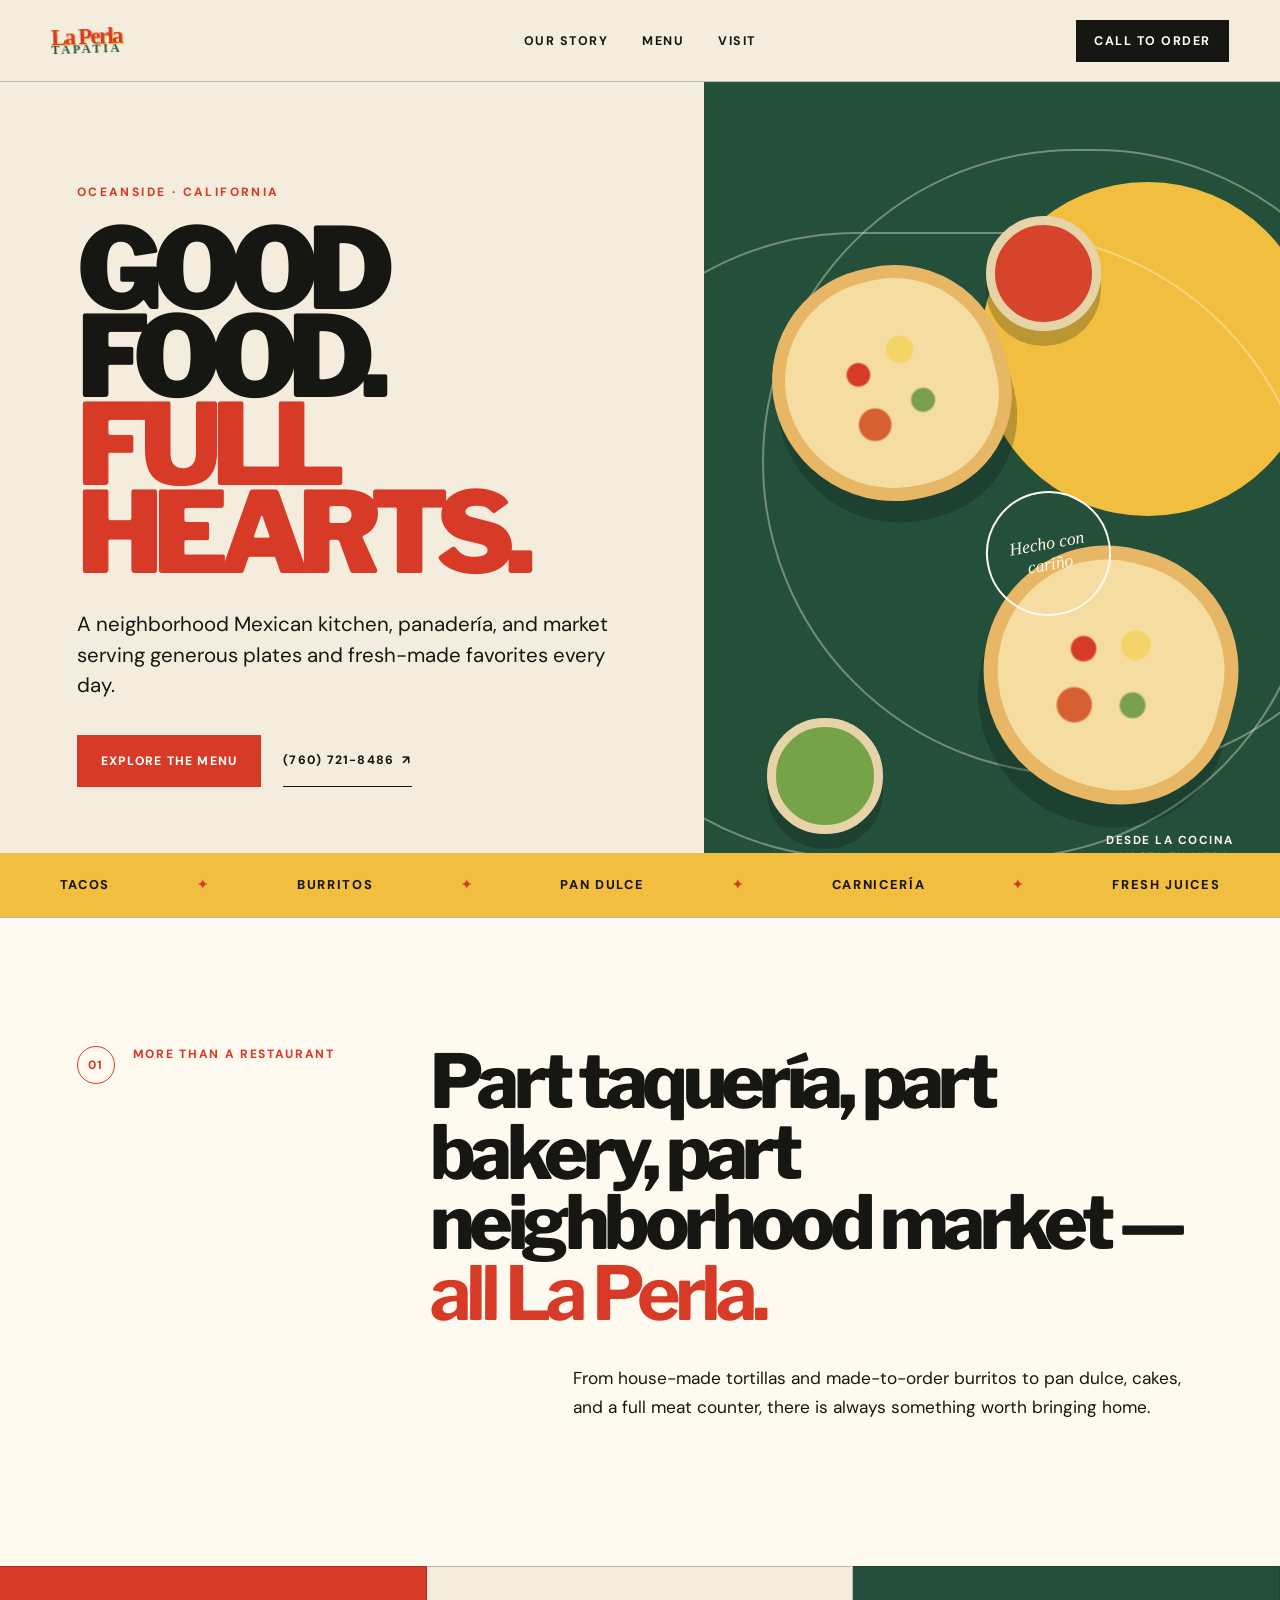
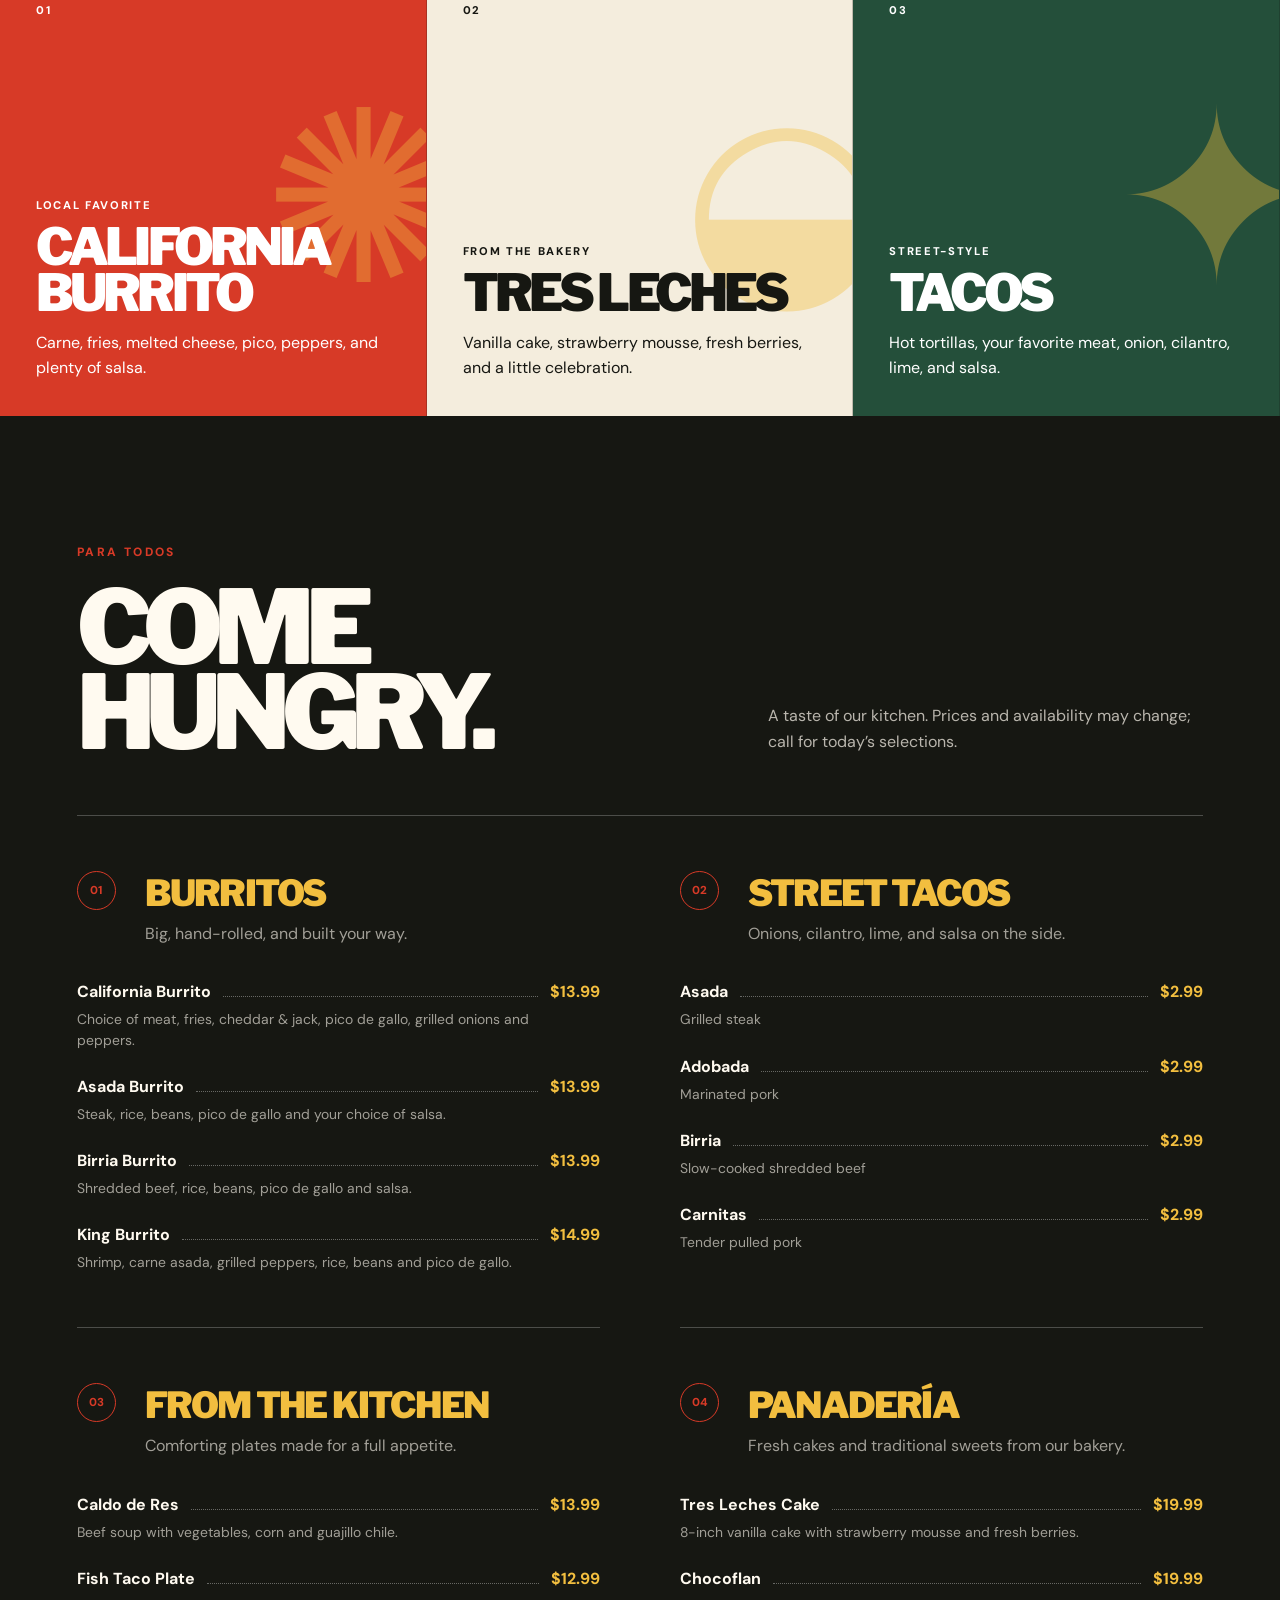
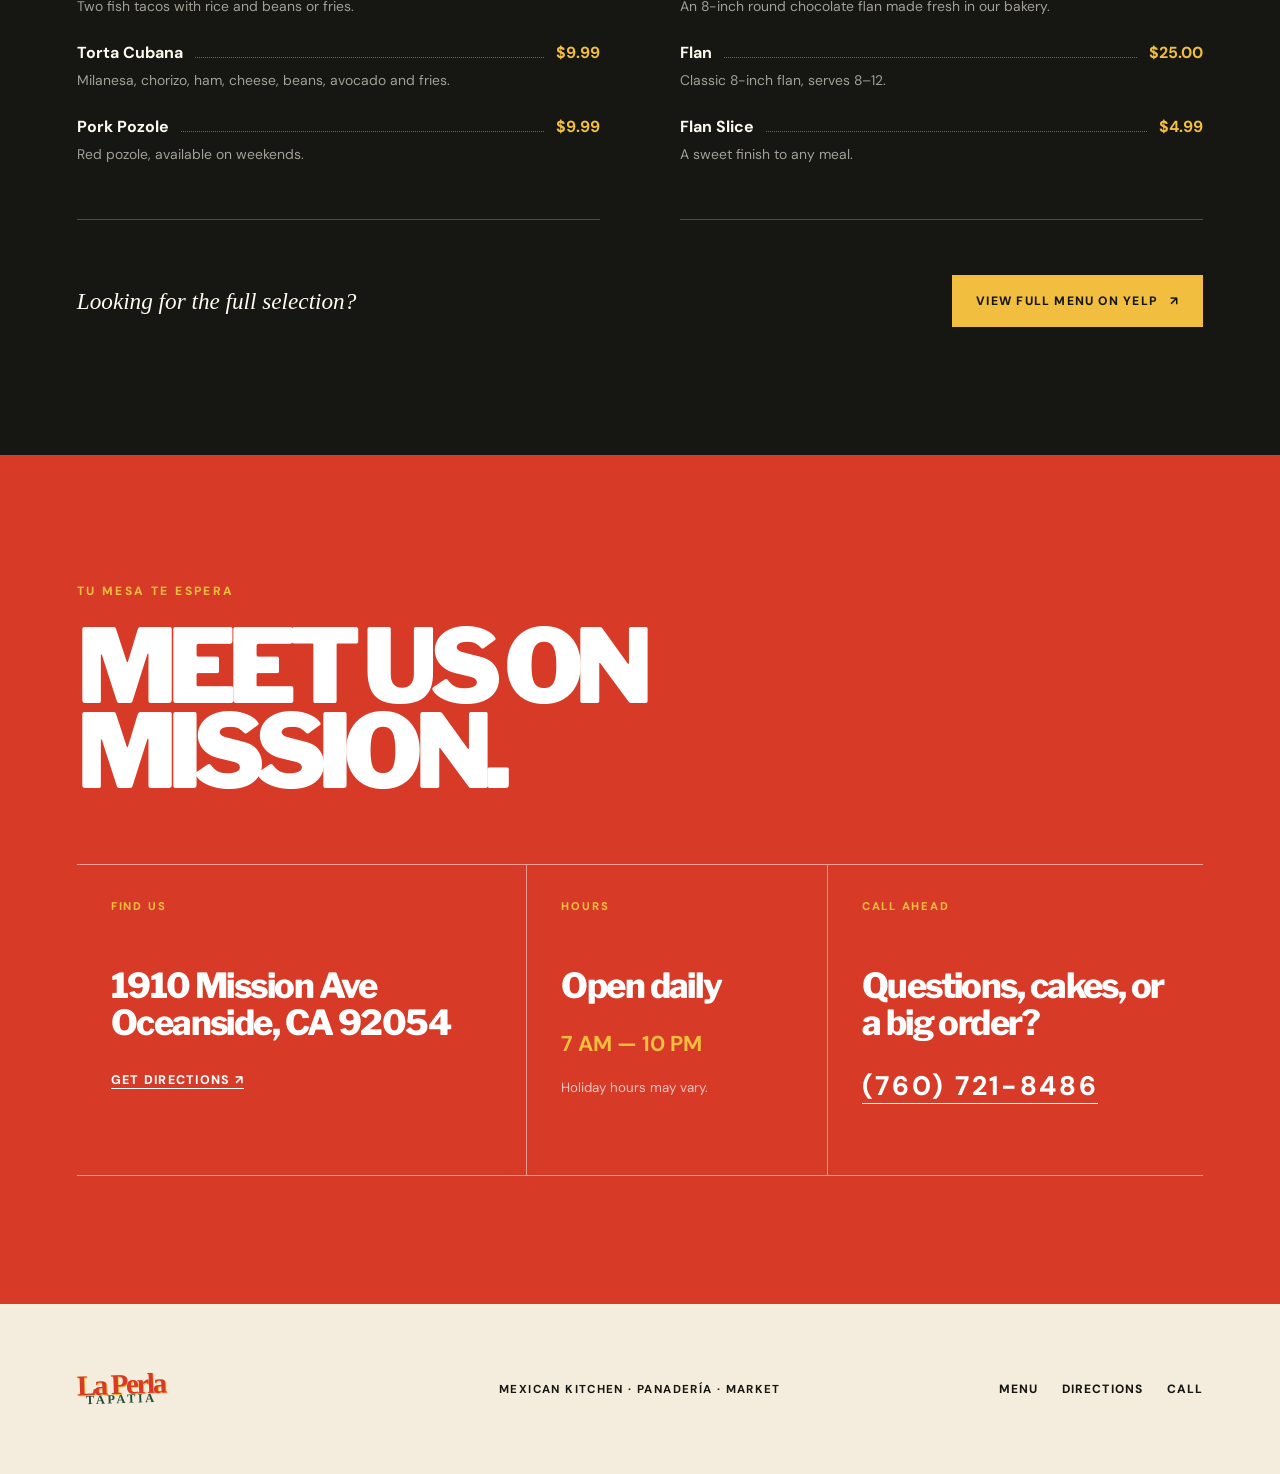
==== index.html @ 9bc9ff28 "Add files via upload" ====
<!doctype html>
<html lang="en">
<head>
  <meta charset="utf-8">
  <meta name="viewport" content="width=device-width, initial-scale=1">
  <title>La Perla Tapatia | Mexican Food in Oceanside</title>
  <meta name="description" content="La Perla Tapatia is an Oceanside Mexican kitchen, panadería, carnicería, and market serving tacos, burritos, fresh cakes, and more.">
  <meta property="og:title" content="La Perla Tapatia">
  <meta property="og:description" content="Mexican kitchen · Panadería · Market in Oceanside, California.">
  <meta property="og:image" content="/og.png">
  <meta name="twitter:card" content="summary_large_image">
  <link rel="preconnect" href="https://fonts.googleapis.com">
  <link rel="preconnect" href="https://fonts.gstatic.com" crossorigin>
  <link href="https://fonts.googleapis.com/css2?family=DM+Sans:wght@400;500;600;700&family=Libre+Franklin:wght@700;800;900&display=swap" rel="stylesheet">
  <link rel="stylesheet" href="styles.css">
</head>
<body>
  <main>
    <header class="site-header">
      <a class="brand" href="#top" aria-label="La Perla Tapatia home">
        <span class="brand-pearl">La Perla</span>
        <span class="brand-tapatia">Tapatia</span>
      </a>
      <nav aria-label="Main navigation">
        <a href="#story">Our story</a>
        <a href="#menu">Menu</a>
        <a href="#visit">Visit</a>
      </nav>
      <a class="header-call" href="tel:+17607218486">Call to order</a>
    </header>

    <section class="hero" id="top">
      <div class="hero-copy">
        <p class="eyebrow">Oceanside · California</p>
        <h1>Good food.<span>Full hearts.</span></h1>
        <p class="hero-lede">A neighborhood Mexican kitchen, panadería, and market serving generous plates and fresh-made favorites every day.</p>
        <div class="hero-actions">
          <a class="button button-primary" href="#menu">Explore the menu</a>
          <a class="button button-link" href="tel:+17607218486">(760) 721-8486 <span aria-hidden="true">↗</span></a>
        </div>
      </div>
      <div class="hero-art" aria-label="A colorful celebration of Mexican food">
        <div class="sun-disc"></div>
        <div class="tortilla tortilla-one"></div>
        <div class="tortilla tortilla-two"></div>
        <div class="salsa salsa-one"></div>
        <div class="salsa salsa-two"></div>
        <span class="hero-stamp">Hecho con cariño</span>
        <span class="hero-caption">Desde la cocina hasta tu mesa.</span>
      </div>
      <div class="hero-ribbon">
        <span>Tacos</span><i>✦</i><span>Burritos</span><i>✦</i>
        <span>Pan Dulce</span><i>✦</i><span>Carnicería</span><i>✦</i>
        <span>Fresh Juices</span>
      </div>
    </section>

    <section class="intro" id="story">
      <div class="intro-kicker"><span class="number">01</span><span>More than a restaurant</span></div>
      <div class="intro-copy">
        <p>Part taquería, part bakery, part neighborhood market — <strong>all La Perla.</strong></p>
        <p class="intro-detail">From house-made tortillas and made-to-order burritos to pan dulce, cakes, and a full meat counter, there is always something worth bringing home.</p>
      </div>
    </section>

    <section class="favorites">
      <article class="favorite-card card-red">
        <span class="card-number">01</span>
        <div><p class="card-label">Local favorite</p><h2>California Burrito</h2><p>Carne, fries, melted cheese, pico, peppers, and plenty of salsa.</p></div>
        <span class="card-mark" aria-hidden="true">✺</span>
      </article>
      <article class="favorite-card card-cream">
        <span class="card-number">02</span>
        <div><p class="card-label">From the bakery</p><h2>Tres Leches</h2><p>Vanilla cake, strawberry mousse, fresh berries, and a little celebration.</p></div>
        <span class="card-mark" aria-hidden="true">◒</span>
      </article>
      <article class="favorite-card card-green">
        <span class="card-number">03</span>
        <div><p class="card-label">Street-style</p><h2>Tacos</h2><p>Hot tortillas, your favorite meat, onion, cilantro, lime, and salsa.</p></div>
        <span class="card-mark" aria-hidden="true">✦</span>
      </article>
    </section>

    <section class="menu-section" id="menu">
      <div class="section-heading">
        <div><p class="eyebrow">Para todos</p><h2>Come hungry.</h2></div>
        <p>A taste of our kitchen. Prices and availability may change; call for today’s selections.</p>
      </div>
      <div class="menu-grid">
        <article class="menu-group">
          <div class="menu-title"><span>01</span><div><h3>Burritos</h3><p>Big, hand-rolled, and built your way.</p></div></div>
          <div class="menu-items">
            <div class="menu-item"><div class="item-line"><h4>California Burrito</h4><span>$13.99</span></div><p>Choice of meat, fries, cheddar &amp; jack, pico de gallo, grilled onions and peppers.</p></div>
            <div class="menu-item"><div class="item-line"><h4>Asada Burrito</h4><span>$13.99</span></div><p>Steak, rice, beans, pico de gallo and your choice of salsa.</p></div>
            <div class="menu-item"><div class="item-line"><h4>Birria Burrito</h4><span>$13.99</span></div><p>Shredded beef, rice, beans, pico de gallo and salsa.</p></div>
            <div class="menu-item"><div class="item-line"><h4>King Burrito</h4><span>$14.99</span></div><p>Shrimp, carne asada, grilled peppers, rice, beans and pico de gallo.</p></div>
          </div>
        </article>
        <article class="menu-group">
          <div class="menu-title"><span>02</span><div><h3>Street Tacos</h3><p>Onions, cilantro, lime, and salsa on the side.</p></div></div>
          <div class="menu-items">
            <div class="menu-item"><div class="item-line"><h4>Asada</h4><span>$2.99</span></div><p>Grilled steak</p></div>
            <div class="menu-item"><div class="item-line"><h4>Adobada</h4><span>$2.99</span></div><p>Marinated pork</p></div>
            <div class="menu-item"><div class="item-line"><h4>Birria</h4><span>$2.99</span></div><p>Slow-cooked shredded beef</p></div>
            <div class="menu-item"><div class="item-line"><h4>Carnitas</h4><span>$2.99</span></div><p>Tender pulled pork</p></div>
          </div>
        </article>
        <article class="menu-group">
          <div class="menu-title"><span>03</span><div><h3>From the Kitchen</h3><p>Comforting plates made for a full appetite.</p></div></div>
          <div class="menu-items">
            <div class="menu-item"><div class="item-line"><h4>Caldo de Res</h4><span>$13.99</span></div><p>Beef soup with vegetables, corn and guajillo chile.</p></div>
            <div class="menu-item"><div class="item-line"><h4>Fish Taco Plate</h4><span>$12.99</span></div><p>Two fish tacos with rice and beans or fries.</p></div>
            <div class="menu-item"><div class="item-line"><h4>Torta Cubana</h4><span>$9.99</span></div><p>Milanesa, chorizo, ham, cheese, beans, avocado and fries.</p></div>
            <div class="menu-item"><div class="item-line"><h4>Pork Pozole</h4><span>$9.99</span></div><p>Red pozole, available on weekends.</p></div>
          </div>
        </article>
        <article class="menu-group">
          <div class="menu-title"><span>04</span><div><h3>Panadería</h3><p>Fresh cakes and traditional sweets from our bakery.</p></div></div>
          <div class="menu-items">
            <div class="menu-item"><div class="item-line"><h4>Tres Leches Cake</h4><span>$19.99</span></div><p>8-inch vanilla cake with strawberry mousse and fresh berries.</p></div>
            <div class="menu-item"><div class="item-line"><h4>Chocoflan</h4><span>$19.99</span></div><p>An 8-inch round chocolate flan made fresh in our bakery.</p></div>
            <div class="menu-item"><div class="item-line"><h4>Flan</h4><span>$25.00</span></div><p>Classic 8-inch flan, serves 8–12.</p></div>
            <div class="menu-item"><div class="item-line"><h4>Flan Slice</h4><span>$4.99</span></div><p>A sweet finish to any meal.</p></div>
          </div>
        </article>
      </div>
      <div class="menu-footer">
        <p>Looking for the full selection?</p>
        <a class="button button-dark" href="https://www.yelp.com/menu/la-perla-tapatia-oceanside-2" target="_blank" rel="noreferrer">View full menu on Yelp <span aria-hidden="true">↗</span></a>
      </div>
    </section>

    <section class="visit-section" id="visit">
      <div class="visit-top"><p class="eyebrow">Tu mesa te espera</p><h2>Meet us on Mission.</h2></div>
      <div class="visit-grid">
        <div class="visit-panel visit-address">
          <span class="panel-label">Find us</span>
          <address>1910 Mission Ave<br>Oceanside, CA 92054</address>
          <a href="https://www.google.com/maps/search/?api=1&amp;query=1910+Mission+Ave+Oceanside+CA+92054" target="_blank" rel="noreferrer">Get directions <span aria-hidden="true">↗</span></a>
        </div>
        <div class="visit-panel visit-hours">
          <span class="panel-label">Hours</span><p>Open daily</p><strong>7 AM — 10 PM</strong><small>Holiday hours may vary.</small>
        </div>
        <div class="visit-panel visit-phone">
          <span class="panel-label">Call ahead</span><p>Questions, cakes, or a big order?</p><a href="tel:+17607218486">(760) 721-8486</a>
        </div>
      </div>
    </section>

    <footer>
      <a class="brand footer-brand" href="#top"><span class="brand-pearl">La Perla</span><span class="brand-tapatia">Tapatia</span></a>
      <p>Mexican kitchen · Panadería · Market</p>
      <div class="footer-links">
        <a href="#menu">Menu</a>
        <a href="https://www.google.com/maps/search/?api=1&amp;query=1910+Mission+Ave+Oceanside+CA+92054" target="_blank" rel="noreferrer">Directions</a>
        <a href="tel:+17607218486">Call</a>
      </div>
    </footer>
  </main>
</body>
</html>
---- styles.css ----
:root {
  --font-display: "Libre Franklin";
  --font-body: "DM Sans";
  --ink: #161712;
  --cream: #f4eddd;
  --paper: #fffaf0;
  --red: #d73a27;
  --red-dark: #a8291d;
  --green: #244f3a;
  --green-bright: #4d7c48;
  --yellow: #f2be3f;
  --line: rgba(22, 23, 18, 0.24);
}

* {
  box-sizing: border-box;
}

html {
  scroll-behavior: smooth;
}

body {
  margin: 0;
  background: var(--cream);
  color: var(--ink);
  font-family: var(--font-body), Arial, sans-serif;
}

a {
  color: inherit;
  text-decoration: none;
}

.site-header {
  position: sticky;
  top: 0;
  z-index: 20;
  display: grid;
  grid-template-columns: 1fr auto 1fr;
  align-items: center;
  min-height: 82px;
  padding: 10px clamp(20px, 4vw, 64px);
  border-bottom: 1px solid var(--line);
  background: rgba(244, 237, 221, 0.94);
  backdrop-filter: blur(16px);
}

.brand {
  display: inline-flex;
  width: fit-content;
  flex-direction: column;
  align-items: center;
  font-family: Georgia, "Times New Roman", serif;
  line-height: 0.78;
  transform: rotate(-2deg);
}

.brand-pearl {
  color: var(--red);
  font-size: 1.45rem;
  font-weight: 900;
  letter-spacing: -0.08em;
  text-shadow: 1px 1px 0 var(--yellow);
}

.brand-tapatia {
  color: var(--green);
  font-size: 0.78rem;
  font-weight: 800;
  letter-spacing: 0.2em;
  text-transform: uppercase;
}

nav {
  display: flex;
  align-items: center;
  gap: 34px;
}

nav a,
.header-call {
  font-size: 0.78rem;
  font-weight: 700;
  letter-spacing: 0.12em;
  text-transform: uppercase;
}

nav a {
  position: relative;
}

nav a::after {
  position: absolute;
  right: 0;
  bottom: -7px;
  left: 0;
  height: 2px;
  background: var(--red);
  content: "";
  transform: scaleX(0);
  transition: transform 180ms ease;
}

nav a:hover::after,
nav a:focus-visible::after {
  transform: scaleX(1);
}

.header-call {
  justify-self: end;
  padding: 13px 18px;
  background: var(--ink);
  color: white;
}

.hero {
  position: relative;
  display: grid;
  grid-template-columns: minmax(0, 1.1fr) minmax(380px, 0.9fr);
  min-height: calc(100vh - 82px);
  overflow: hidden;
  border-bottom: 1px solid var(--line);
}

.hero-copy {
  display: flex;
  flex-direction: column;
  justify-content: center;
  padding: clamp(62px, 8vw, 120px) clamp(24px, 6vw, 94px) 130px;
}

.eyebrow {
  margin: 0 0 25px;
  color: var(--red);
  font-size: 0.75rem;
  font-weight: 800;
  letter-spacing: 0.2em;
  text-transform: uppercase;
}

h1,
h2,
h3,
h4,
p {
  margin-top: 0;
}

h1 {
  max-width: 750px;
  margin-bottom: 32px;
  font-family: var(--font-display), Arial, sans-serif;
  font-size: clamp(4.2rem, 8.8vw, 9.4rem);
  font-weight: 900;
  letter-spacing: -0.09em;
  line-height: 0.78;
  text-transform: uppercase;
}

h1 span {
  display: block;
  color: var(--red);
}

.hero-lede {
  max-width: 570px;
  margin-bottom: 34px;
  font-size: clamp(1.05rem, 1.6vw, 1.35rem);
  line-height: 1.5;
}

.hero-actions {
  display: flex;
  flex-wrap: wrap;
  align-items: center;
  gap: 22px;
}

.button {
  display: inline-flex;
  align-items: center;
  justify-content: center;
  min-height: 52px;
  padding: 0 24px;
  font-size: 0.76rem;
  font-weight: 800;
  letter-spacing: 0.1em;
  text-transform: uppercase;
  transition: transform 160ms ease, background 160ms ease;
}

.button:hover {
  transform: translateY(-2px);
}

.button-primary {
  background: var(--red);
  color: white;
}

.button-primary:hover {
  background: var(--red-dark);
}

.button-link {
  gap: 8px;
  padding-right: 0;
  padding-left: 0;
  border-bottom: 1px solid var(--ink);
}

.hero-art {
  position: relative;
  min-height: 620px;
  overflow: hidden;
  background: var(--green);
  isolation: isolate;
}

.hero-art::before,
.hero-art::after {
  position: absolute;
  border: 2px solid rgba(255, 250, 240, 0.36);
  border-radius: 999px;
  content: "";
}

.hero-art::before {
  inset: 8% -22% 17% 10%;
}

.hero-art::after {
  inset: 18% -6% 7% -28%;
}

.sun-disc {
  position: absolute;
  top: 12%;
  right: -6%;
  width: 58%;
  aspect-ratio: 1;
  border-radius: 50%;
  background: var(--yellow);
}

.tortilla {
  position: absolute;
  z-index: 2;
  width: 41%;
  aspect-ratio: 1;
  border: 13px solid #e8b765;
  border-radius: 50% 50% 46% 54%;
  background:
    radial-gradient(circle at 36% 42%, var(--red) 0 6%, transparent 7%),
    radial-gradient(circle at 58% 35%, #f4d467 0 7%, transparent 8%),
    radial-gradient(circle at 63% 61%, #79a04d 0 6%, transparent 7%),
    radial-gradient(circle at 38% 67%, #d85f31 0 8%, transparent 9%),
    #f5dca1;
  box-shadow: 0 22px 0 rgba(11, 24, 17, 0.25);
}

.tortilla-one {
  top: 22%;
  left: 12%;
  transform: rotate(-14deg);
}

.tortilla-two {
  right: 9%;
  bottom: 15%;
  transform: rotate(14deg) scale(1.08);
}

.salsa {
  position: absolute;
  z-index: 3;
  width: 20%;
  aspect-ratio: 1;
  border: 9px solid #e6d4a8;
  border-radius: 50%;
  box-shadow: 0 15px 0 rgba(11, 24, 17, 0.24);
}

.salsa-one {
  top: 16%;
  left: 49%;
  background: #d6442b;
}

.salsa-two {
  bottom: 10%;
  left: 11%;
  background: #76a347;
}

.hero-stamp {
  position: absolute;
  z-index: 4;
  top: 49%;
  left: 49%;
  display: grid;
  width: 125px;
  aspect-ratio: 1;
  place-items: center;
  border: 2px solid var(--paper);
  border-radius: 50%;
  color: var(--paper);
  font-family: Georgia, serif;
  font-size: 1.1rem;
  font-style: italic;
  text-align: center;
  transform: rotate(-10deg);
}

.hero-caption {
  position: absolute;
  right: 8%;
  bottom: 6%;
  z-index: 4;
  max-width: 160px;
  color: var(--paper);
  font-size: 0.73rem;
  font-weight: 700;
  letter-spacing: 0.13em;
  line-height: 1.5;
  text-align: right;
  text-transform: uppercase;
}

.hero-ribbon {
  position: absolute;
  right: 0;
  bottom: 0;
  left: 0;
  z-index: 5;
  display: flex;
  align-items: center;
  justify-content: space-around;
  gap: 18px;
  min-height: 64px;
  overflow: hidden;
  padding: 12px 25px;
  background: var(--yellow);
  font-size: 0.8rem;
  font-weight: 800;
  letter-spacing: 0.13em;
  text-transform: uppercase;
  white-space: nowrap;
}

.hero-ribbon i {
  color: var(--red);
  font-style: normal;
}

.intro {
  display: grid;
  grid-template-columns: 0.55fr 1.45fr;
  gap: 60px;
  padding: clamp(78px, 10vw, 150px) clamp(24px, 6vw, 94px);
  background: var(--paper);
}

.intro-kicker {
  display: flex;
  align-items: flex-start;
  gap: 18px;
  color: var(--red);
  font-size: 0.75rem;
  font-weight: 800;
  letter-spacing: 0.14em;
  text-transform: uppercase;
}

.intro-kicker .number {
  display: grid;
  width: 38px;
  height: 38px;
  place-items: center;
  border: 1px solid var(--red);
  border-radius: 50%;
}

.intro-copy > p:first-child {
  max-width: 930px;
  margin-bottom: 36px;
  font-family: var(--font-display), Arial, sans-serif;
  font-size: clamp(2.8rem, 5.8vw, 6.8rem);
  font-weight: 800;
  letter-spacing: -0.075em;
  line-height: 0.95;
}

.intro-copy strong {
  color: var(--red);
}

.intro-detail {
  max-width: 630px;
  margin-left: auto;
  font-size: 1.08rem;
  line-height: 1.65;
}

.favorites {
  display: grid;
  grid-template-columns: repeat(3, 1fr);
}

.favorite-card {
  position: relative;
  display: flex;
  min-height: 450px;
  flex-direction: column;
  justify-content: space-between;
  overflow: hidden;
  padding: 36px;
  border-top: 1px solid var(--line);
  border-right: 1px solid var(--line);
}

.card-number,
.card-label {
  font-size: 0.7rem;
  font-weight: 800;
  letter-spacing: 0.15em;
  text-transform: uppercase;
}

.favorite-card h2 {
  position: relative;
  z-index: 2;
  margin-bottom: 15px;
  font-family: var(--font-display), Arial, sans-serif;
  font-size: clamp(2.6rem, 4vw, 5.2rem);
  font-weight: 900;
  letter-spacing: -0.075em;
  line-height: 0.9;
  text-transform: uppercase;
}

.favorite-card div > p:last-child {
  position: relative;
  z-index: 2;
  max-width: 350px;
  margin-bottom: 0;
  line-height: 1.55;
}

.card-red {
  background: var(--red);
  color: white;
}

.card-cream {
  background: var(--cream);
}

.card-green {
  background: var(--green);
  color: white;
}

.card-mark {
  position: absolute;
  top: 25%;
  right: -9%;
  color: var(--yellow);
  font-size: 15rem;
  line-height: 1;
  opacity: 0.38;
}

.menu-section {
  padding: clamp(85px, 10vw, 150px) clamp(24px, 6vw, 94px);
  background: var(--ink);
  color: var(--paper);
}

.section-heading {
  display: grid;
  grid-template-columns: 1fr 0.7fr;
  align-items: end;
  gap: 70px;
  padding-bottom: 60px;
  border-bottom: 1px solid rgba(255, 255, 255, 0.23);
}

.section-heading h2,
.visit-top h2 {
  margin-bottom: 0;
  font-family: var(--font-display), Arial, sans-serif;
  font-size: clamp(3.8rem, 8vw, 8rem);
  font-weight: 900;
  letter-spacing: -0.085em;
  line-height: 0.83;
  text-transform: uppercase;
}

.section-heading > p {
  max-width: 470px;
  margin-bottom: 0;
  color: rgba(255, 250, 240, 0.7);
  line-height: 1.65;
}

.menu-grid {
  display: grid;
  grid-template-columns: repeat(2, 1fr);
  gap: 0 80px;
}

.menu-group {
  padding: 55px 0;
  border-bottom: 1px solid rgba(255, 255, 255, 0.23);
}

.menu-title {
  display: grid;
  grid-template-columns: 50px 1fr;
  gap: 18px;
  margin-bottom: 36px;
}

.menu-title > span {
  display: grid;
  width: 39px;
  height: 39px;
  place-items: center;
  border: 1px solid var(--red);
  border-radius: 50%;
  color: var(--red);
  font-size: 0.72rem;
  font-weight: 800;
}

.menu-title h3 {
  margin-bottom: 7px;
  color: var(--yellow);
  font-family: var(--font-display), Arial, sans-serif;
  font-size: 2.25rem;
  font-weight: 900;
  letter-spacing: -0.05em;
  text-transform: uppercase;
}

.menu-title p,
.menu-item p {
  margin-bottom: 0;
  color: rgba(255, 250, 240, 0.6);
  line-height: 1.45;
}

.menu-items {
  display: grid;
  gap: 26px;
}

.item-line {
  display: grid;
  grid-template-columns: auto 1fr auto;
  align-items: baseline;
  gap: 12px;
}

.item-line::after {
  grid-column: 2;
  grid-row: 1;
  border-bottom: 1px dotted rgba(255, 255, 255, 0.35);
  content: "";
}

.item-line h4,
.item-line span {
  margin-bottom: 0;
  font-size: 1rem;
}

.item-line span {
  grid-column: 3;
  color: var(--yellow);
  font-weight: 700;
}

.menu-item p {
  max-width: 90%;
  margin-top: 7px;
  font-size: 0.87rem;
}

.menu-footer {
  display: flex;
  align-items: center;
  justify-content: space-between;
  gap: 30px;
  padding-top: 55px;
}

.menu-footer p {
  margin-bottom: 0;
  font-family: Georgia, serif;
  font-size: 1.45rem;
  font-style: italic;
}

.button-dark {
  gap: 12px;
  background: var(--yellow);
  color: var(--ink);
}

.visit-section {
  padding: clamp(85px, 10vw, 150px) clamp(24px, 6vw, 94px);
  background: var(--red);
  color: white;
}

.visit-top {
  max-width: 1000px;
  margin-bottom: 70px;
}

.visit-top .eyebrow {
  color: var(--yellow);
}

.visit-grid {
  display: grid;
  grid-template-columns: 1.2fr 0.8fr 1fr;
  border-top: 1px solid rgba(255, 255, 255, 0.5);
  border-bottom: 1px solid rgba(255, 255, 255, 0.5);
}

.visit-panel {
  min-height: 310px;
  padding: 34px;
  border-right: 1px solid rgba(255, 255, 255, 0.5);
}

.visit-panel:last-child {
  border-right: 0;
}

.panel-label {
  display: block;
  margin-bottom: 55px;
  color: var(--yellow);
  font-size: 0.7rem;
  font-weight: 800;
  letter-spacing: 0.16em;
  text-transform: uppercase;
}

.visit-address address,
.visit-hours p,
.visit-phone p {
  margin-bottom: 25px;
  font-family: var(--font-display), Arial, sans-serif;
  font-size: clamp(1.6rem, 2.7vw, 3.1rem);
  font-style: normal;
  font-weight: 800;
  letter-spacing: -0.045em;
  line-height: 1.08;
}

.visit-panel > a {
  border-bottom: 1px solid currentColor;
  font-size: 0.78rem;
  font-weight: 800;
  letter-spacing: 0.1em;
  text-transform: uppercase;
}

.visit-hours strong {
  display: block;
  margin-bottom: 18px;
  color: var(--yellow);
  font-size: 1.35rem;
}

.visit-hours small {
  color: rgba(255, 255, 255, 0.7);
}

.visit-phone > a {
  font-size: clamp(1.25rem, 2.1vw, 2rem);
}

footer {
  display: grid;
  grid-template-columns: 1fr auto 1fr;
  align-items: center;
  min-height: 170px;
  padding: 35px clamp(24px, 6vw, 94px);
  background: var(--cream);
}

.footer-brand .brand-pearl {
  font-size: 1.8rem;
}

footer > p {
  margin-bottom: 0;
  font-size: 0.72rem;
  font-weight: 700;
  letter-spacing: 0.12em;
  text-align: center;
  text-transform: uppercase;
}

.footer-links {
  display: flex;
  justify-self: end;
  gap: 24px;
  font-size: 0.75rem;
  font-weight: 800;
  letter-spacing: 0.09em;
  text-transform: uppercase;
}

:focus-visible {
  outline: 3px solid var(--yellow);
  outline-offset: 4px;
}

@media (max-width: 900px) {
  .site-header {
    grid-template-columns: 1fr auto;
  }

  nav {
    display: none;
  }

  .hero {
    grid-template-columns: 1fr;
  }

  .hero-copy {
    min-height: 650px;
    padding-bottom: 120px;
  }

  .hero-art {
    min-height: 590px;
  }

  .intro {
    grid-template-columns: 1fr;
  }

  .favorites {
    grid-template-columns: 1fr;
  }

  .favorite-card {
    min-height: 360px;
  }

  .section-heading,
  .menu-grid {
    grid-template-columns: 1fr;
  }

  .section-heading {
    gap: 32px;
  }

  .visit-grid {
    grid-template-columns: 1fr;
  }

  .visit-panel {
    min-height: 260px;
    border-right: 0;
    border-bottom: 1px solid rgba(255, 255, 255, 0.5);
  }

  .visit-panel:last-child {
    border-bottom: 0;
  }

  footer {
    grid-template-columns: 1fr;
    gap: 28px;
    justify-items: center;
    padding-block: 50px;
  }

  .footer-links {
    justify-self: center;
  }
}

@media (max-width: 560px) {
  .site-header {
    min-height: 72px;
  }

  .header-call {
    padding: 11px 13px;
    font-size: 0.65rem;
  }

  .hero {
    min-height: auto;
  }

  .hero-copy {
    min-height: 590px;
    padding-top: 75px;
  }

  h1 {
    font-size: clamp(3.7rem, 19vw, 5.5rem);
  }

  .hero-art {
    min-height: 470px;
  }

  .hero-ribbon {
    justify-content: flex-start;
  }

  .intro-copy > p:first-child {
    font-size: 2.65rem;
  }

  .favorite-card {
    min-height: 330px;
    padding: 27px;
  }

  .section-heading h2,
  .visit-top h2 {
    font-size: 3.6rem;
  }

  .menu-footer {
    align-items: stretch;
    flex-direction: column;
  }

  .button-dark {
    text-align: center;
  }

  .visit-panel {
    padding-inline: 0;
  }
}

@media (prefers-reduced-motion: reduce) {
  html {
    scroll-behavior: auto;
  }

  *,
  *::before,
  *::after {
    scroll-behavior: auto !important;
    transition-duration: 0.01ms !important;
  }
}
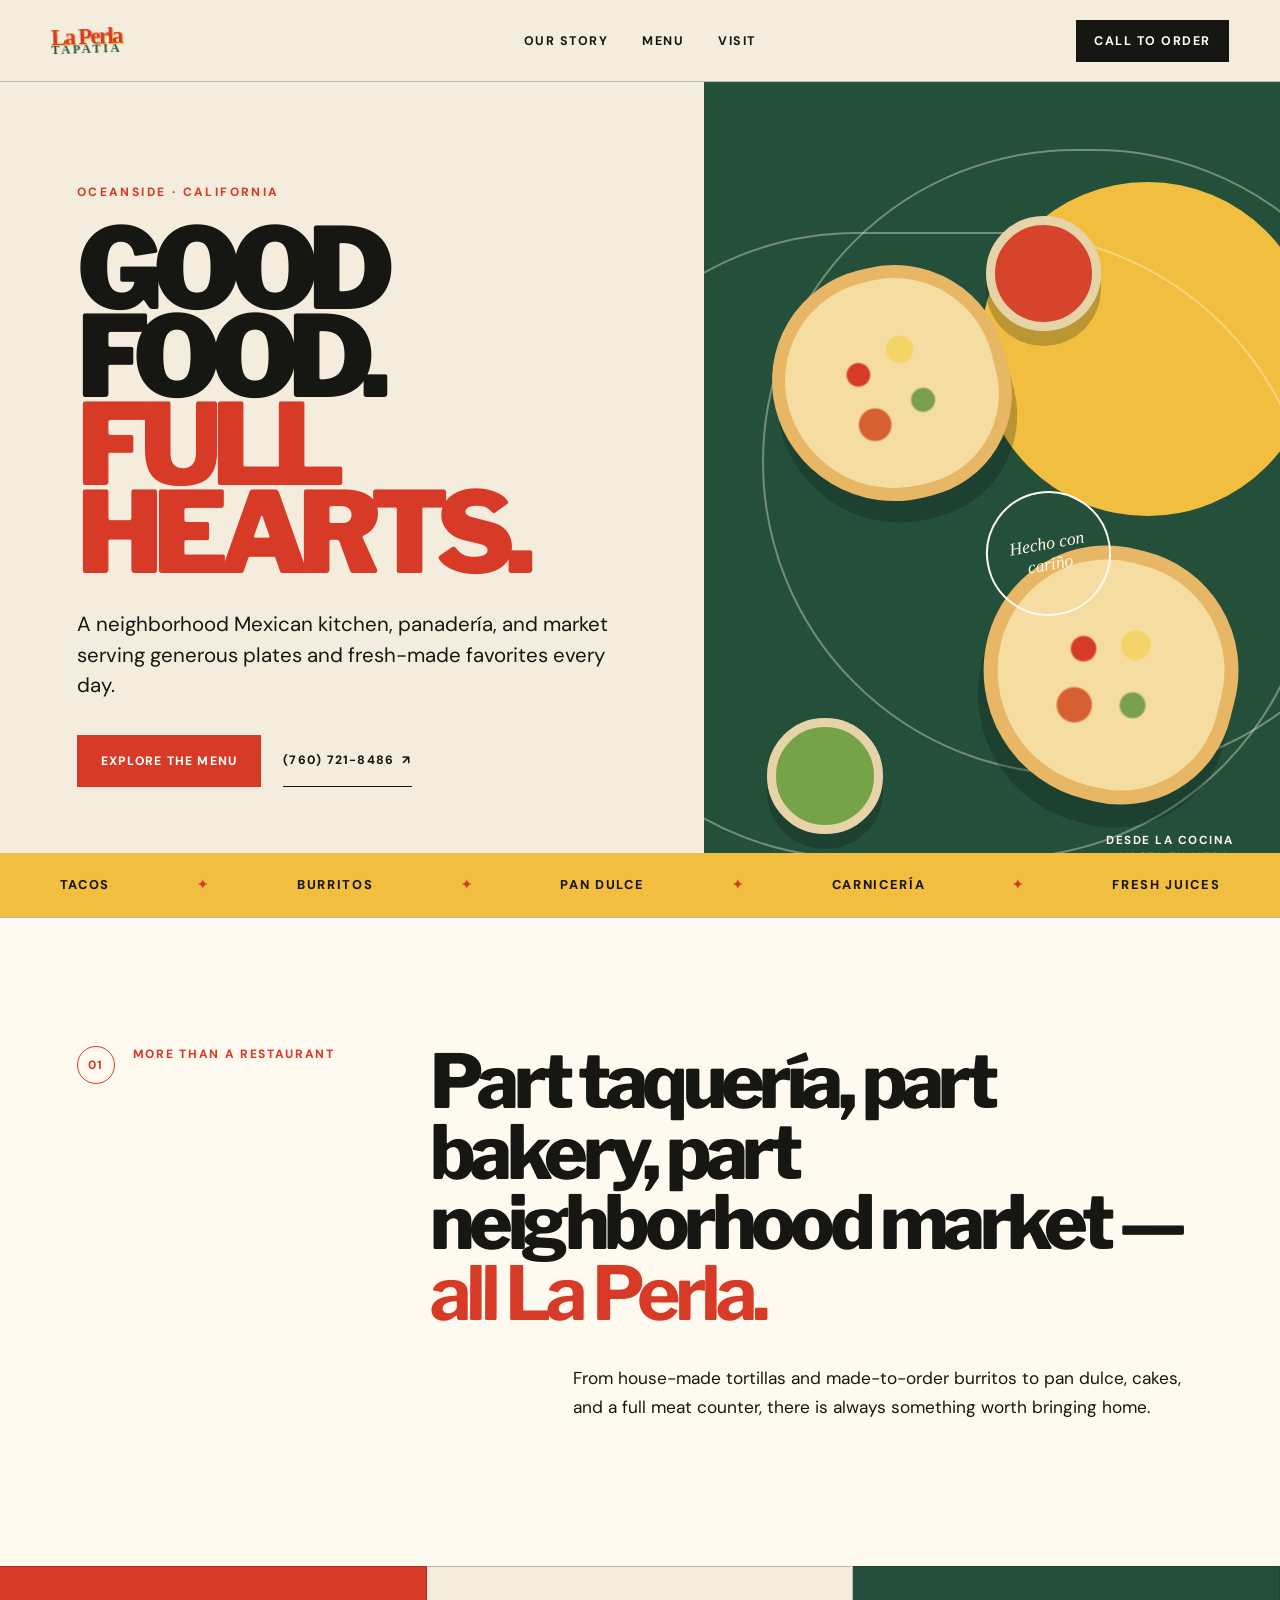
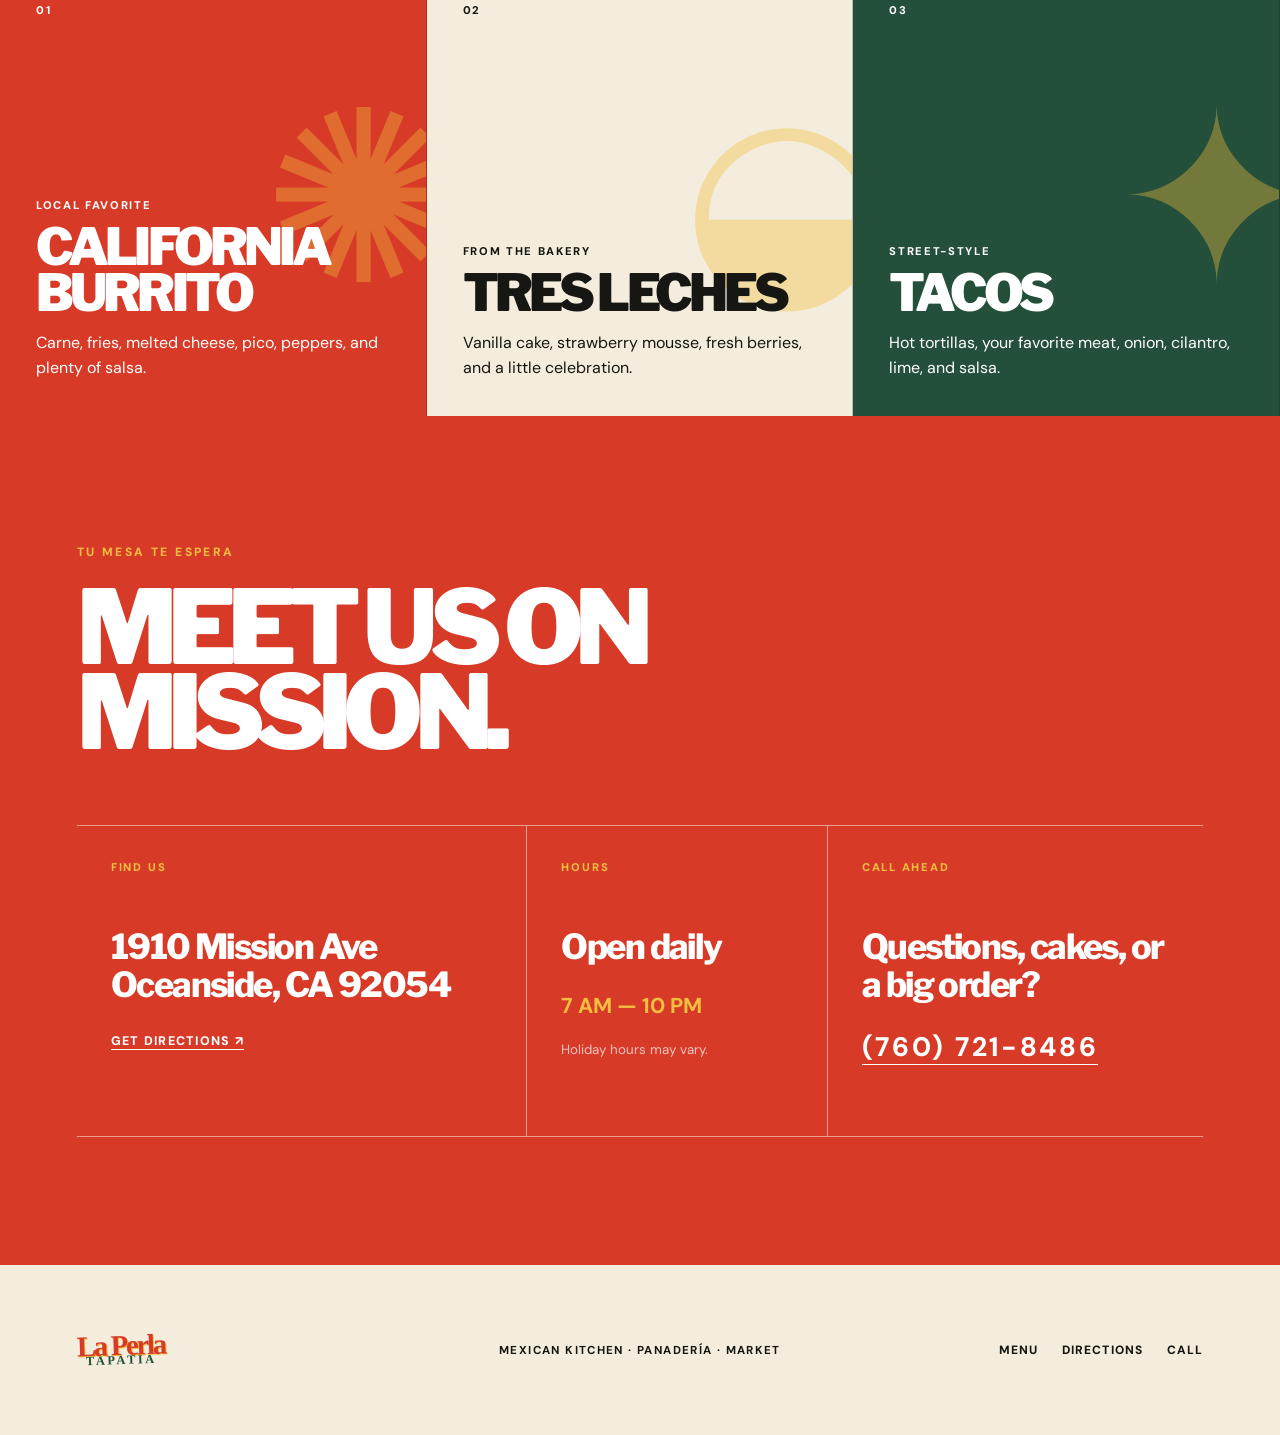
==== commit f819953e: "Add files via upload" ====
--- a/index.html
+++ b/index.html
@@ -23,7 +23,7 @@
       </a>
       <nav aria-label="Main navigation">
         <a href="#story">Our story</a>
-        <a href="#menu">Menu</a>
+        <a href="menu.html">Menu</a>
         <a href="#visit">Visit</a>
       </nav>
       <a class="header-call" href="tel:+17607218486">Call to order</a>
@@ -35,7 +35,7 @@
         <h1>Good food.<span>Full hearts.</span></h1>
         <p class="hero-lede">A neighborhood Mexican kitchen, panadería, and market serving generous plates and fresh-made favorites every day.</p>
         <div class="hero-actions">
-          <a class="button button-primary" href="#menu">Explore the menu</a>
+          <a class="button button-primary" href="menu.html">Explore the menu</a>
           <a class="button button-link" href="tel:+17607218486">(760) 721-8486 <span aria-hidden="true">↗</span></a>
         </div>
       </div>
@@ -81,55 +81,6 @@
       </article>
     </section>
 
-    <section class="menu-section" id="menu">
-      <div class="section-heading">
-        <div><p class="eyebrow">Para todos</p><h2>Come hungry.</h2></div>
-        <p>A taste of our kitchen. Prices and availability may change; call for today’s selections.</p>
-      </div>
-      <div class="menu-grid">
-        <article class="menu-group">
-          <div class="menu-title"><span>01</span><div><h3>Burritos</h3><p>Big, hand-rolled, and built your way.</p></div></div>
-          <div class="menu-items">
-            <div class="menu-item"><div class="item-line"><h4>California Burrito</h4><span>$13.99</span></div><p>Choice of meat, fries, cheddar &amp; jack, pico de gallo, grilled onions and peppers.</p></div>
-            <div class="menu-item"><div class="item-line"><h4>Asada Burrito</h4><span>$13.99</span></div><p>Steak, rice, beans, pico de gallo and your choice of salsa.</p></div>
-            <div class="menu-item"><div class="item-line"><h4>Birria Burrito</h4><span>$13.99</span></div><p>Shredded beef, rice, beans, pico de gallo and salsa.</p></div>
-            <div class="menu-item"><div class="item-line"><h4>King Burrito</h4><span>$14.99</span></div><p>Shrimp, carne asada, grilled peppers, rice, beans and pico de gallo.</p></div>
-          </div>
-        </article>
-        <article class="menu-group">
-          <div class="menu-title"><span>02</span><div><h3>Street Tacos</h3><p>Onions, cilantro, lime, and salsa on the side.</p></div></div>
-          <div class="menu-items">
-            <div class="menu-item"><div class="item-line"><h4>Asada</h4><span>$2.99</span></div><p>Grilled steak</p></div>
-            <div class="menu-item"><div class="item-line"><h4>Adobada</h4><span>$2.99</span></div><p>Marinated pork</p></div>
-            <div class="menu-item"><div class="item-line"><h4>Birria</h4><span>$2.99</span></div><p>Slow-cooked shredded beef</p></div>
-            <div class="menu-item"><div class="item-line"><h4>Carnitas</h4><span>$2.99</span></div><p>Tender pulled pork</p></div>
-          </div>
-        </article>
-        <article class="menu-group">
-          <div class="menu-title"><span>03</span><div><h3>From the Kitchen</h3><p>Comforting plates made for a full appetite.</p></div></div>
-          <div class="menu-items">
-            <div class="menu-item"><div class="item-line"><h4>Caldo de Res</h4><span>$13.99</span></div><p>Beef soup with vegetables, corn and guajillo chile.</p></div>
-            <div class="menu-item"><div class="item-line"><h4>Fish Taco Plate</h4><span>$12.99</span></div><p>Two fish tacos with rice and beans or fries.</p></div>
-            <div class="menu-item"><div class="item-line"><h4>Torta Cubana</h4><span>$9.99</span></div><p>Milanesa, chorizo, ham, cheese, beans, avocado and fries.</p></div>
-            <div class="menu-item"><div class="item-line"><h4>Pork Pozole</h4><span>$9.99</span></div><p>Red pozole, available on weekends.</p></div>
-          </div>
-        </article>
-        <article class="menu-group">
-          <div class="menu-title"><span>04</span><div><h3>Panadería</h3><p>Fresh cakes and traditional sweets from our bakery.</p></div></div>
-          <div class="menu-items">
-            <div class="menu-item"><div class="item-line"><h4>Tres Leches Cake</h4><span>$19.99</span></div><p>8-inch vanilla cake with strawberry mousse and fresh berries.</p></div>
-            <div class="menu-item"><div class="item-line"><h4>Chocoflan</h4><span>$19.99</span></div><p>An 8-inch round chocolate flan made fresh in our bakery.</p></div>
-            <div class="menu-item"><div class="item-line"><h4>Flan</h4><span>$25.00</span></div><p>Classic 8-inch flan, serves 8–12.</p></div>
-            <div class="menu-item"><div class="item-line"><h4>Flan Slice</h4><span>$4.99</span></div><p>A sweet finish to any meal.</p></div>
-          </div>
-        </article>
-      </div>
-      <div class="menu-footer">
-        <p>Looking for the full selection?</p>
-        <a class="button button-dark" href="https://www.yelp.com/menu/la-perla-tapatia-oceanside-2" target="_blank" rel="noreferrer">View full menu on Yelp <span aria-hidden="true">↗</span></a>
-      </div>
-    </section>
-
     <section class="visit-section" id="visit">
       <div class="visit-top"><p class="eyebrow">Tu mesa te espera</p><h2>Meet us on Mission.</h2></div>
       <div class="visit-grid">
@@ -151,7 +102,7 @@
       <a class="brand footer-brand" href="#top"><span class="brand-pearl">La Perla</span><span class="brand-tapatia">Tapatia</span></a>
       <p>Mexican kitchen · Panadería · Market</p>
       <div class="footer-links">
-        <a href="#menu">Menu</a>
+        <a href="menu.html">Menu</a>
         <a href="https://www.google.com/maps/search/?api=1&amp;query=1910+Mission+Ave+Oceanside+CA+92054" target="_blank" rel="noreferrer">Directions</a>
         <a href="tel:+17607218486">Call</a>
       </div>
--- a/styles.css
+++ b/styles.css
@@ -478,6 +478,20 @@
   color: var(--paper);
 }
 
+.menu-page {
+  min-height: calc(100vh - 82px);
+}
+
+.menu-page-title {
+  margin-bottom: 0;
+  font-family: var(--font-display), Arial, sans-serif;
+  font-size: clamp(3.8rem, 8vw, 8rem);
+  font-weight: 900;
+  letter-spacing: -0.085em;
+  line-height: 0.83;
+  text-transform: uppercase;
+}
+
 .section-heading {
   display: grid;
   grid-template-columns: 1fr 0.7fr;
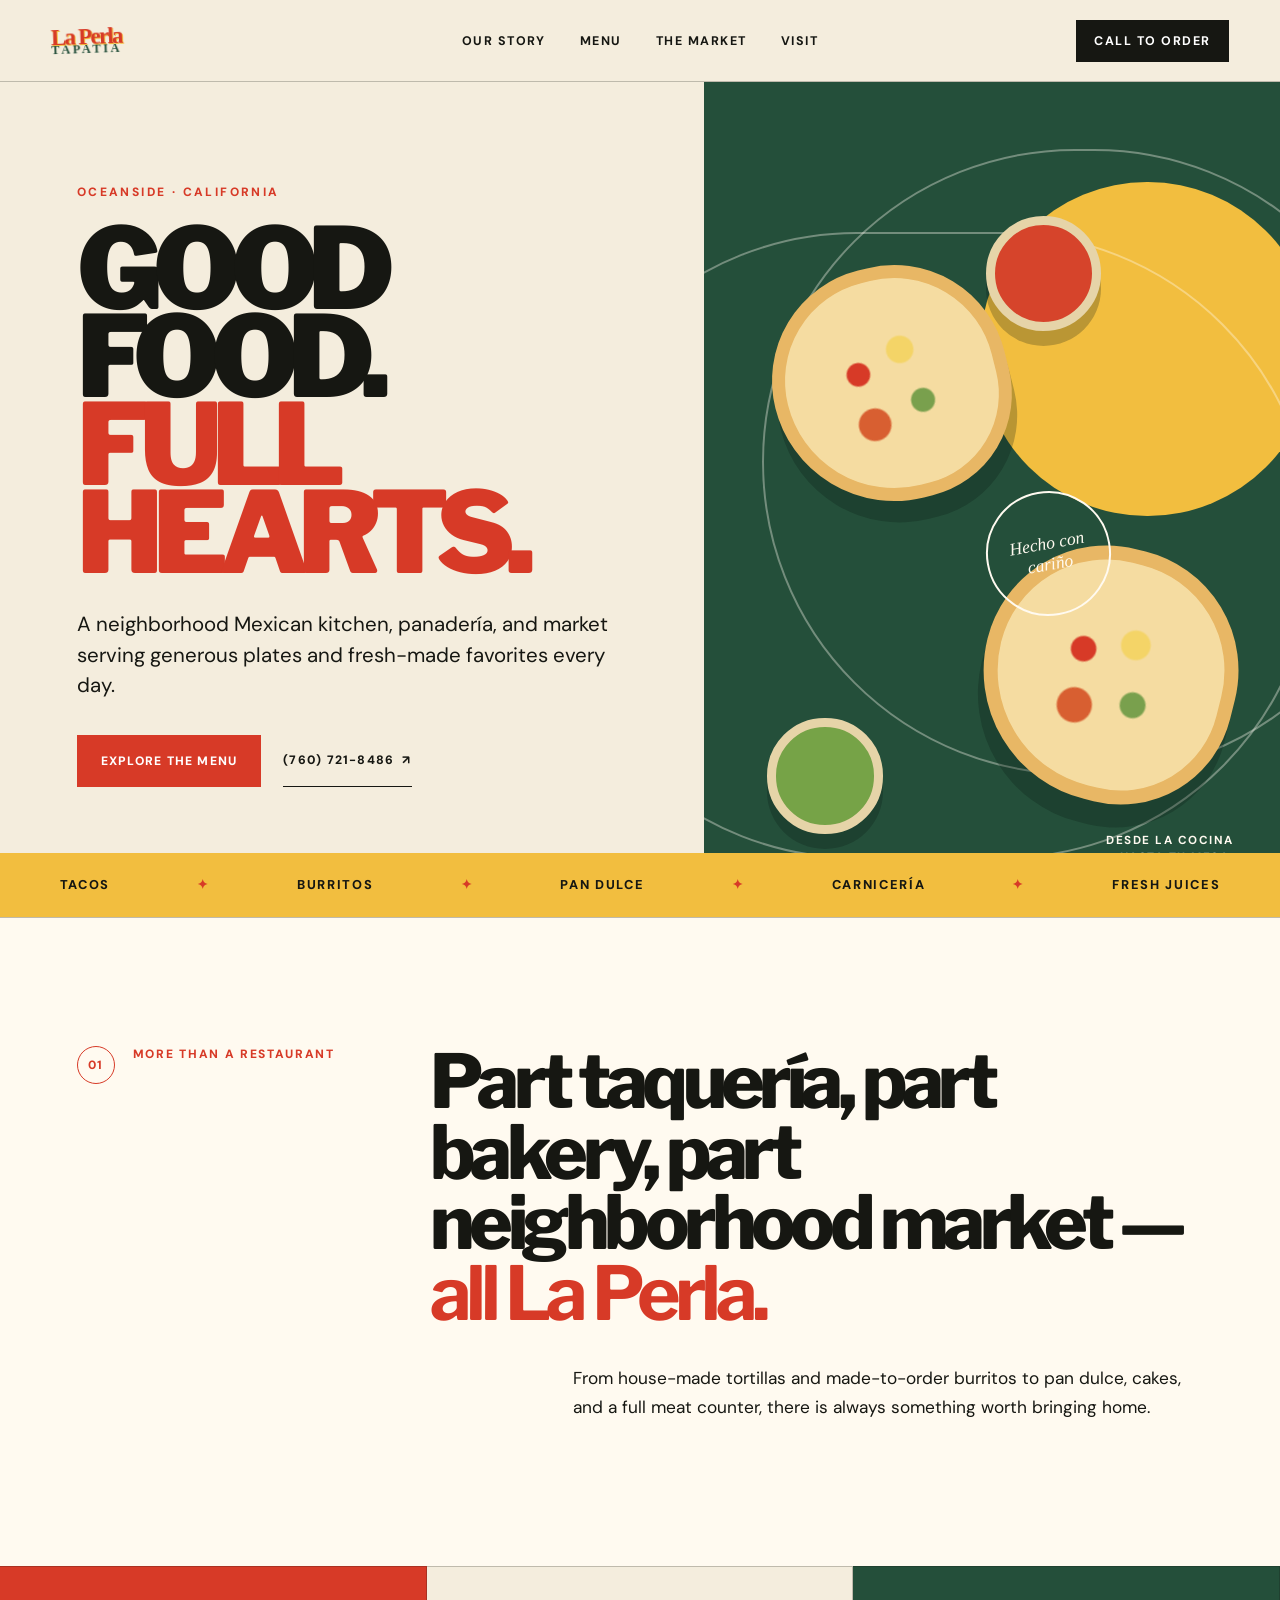
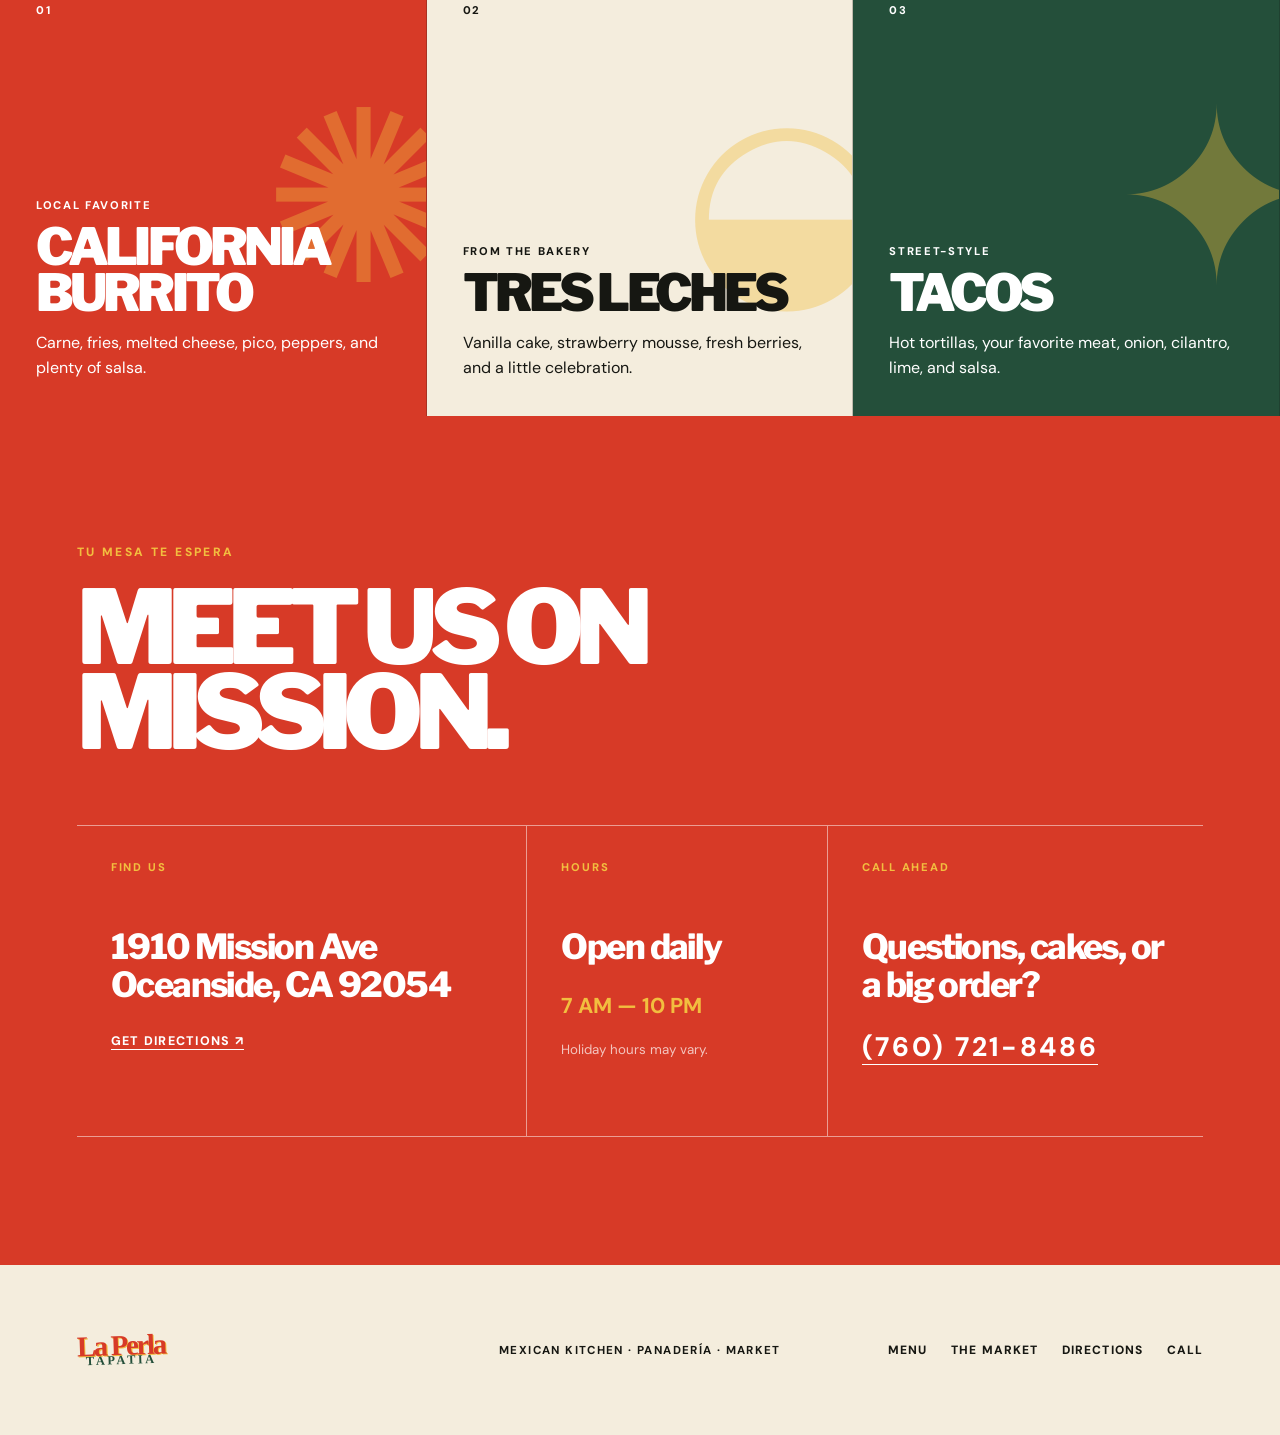
==== commit a1b2bb4e: "Add files via upload" ====
--- a/index.html
+++ b/index.html
@@ -24,6 +24,7 @@
       <nav aria-label="Main navigation">
         <a href="#story">Our story</a>
         <a href="menu.html">Menu</a>
+        <a href="market.html">The Market</a>
         <a href="#visit">Visit</a>
       </nav>
       <a class="header-call" href="tel:+17607218486">Call to order</a>
@@ -103,6 +104,7 @@
       <p>Mexican kitchen · Panadería · Market</p>
       <div class="footer-links">
         <a href="menu.html">Menu</a>
+        <a href="market.html">The Market</a>
         <a href="https://www.google.com/maps/search/?api=1&amp;query=1910+Mission+Ave+Oceanside+CA+92054" target="_blank" rel="noreferrer">Directions</a>
         <a href="tel:+17607218486">Call</a>
       </div>
--- a/styles.css
+++ b/styles.css
@@ -630,6 +630,216 @@
   color: white;
 }
 
+.market-hero {
+  display: grid;
+  grid-template-columns: 0.8fr 1.2fr;
+  min-height: calc(100vh - 82px);
+  background: var(--cream);
+  border-bottom: 1px solid var(--line);
+}
+
+.market-hero-copy {
+  display: flex;
+  flex-direction: column;
+  justify-content: center;
+  padding: clamp(70px, 8vw, 130px) clamp(24px, 6vw, 94px);
+}
+
+.market-hero-copy h1 {
+  margin-bottom: 32px;
+  font-size: clamp(4.8rem, 9vw, 9.4rem);
+}
+
+.market-hero-copy > p:not(.eyebrow) {
+  max-width: 550px;
+  margin-bottom: 35px;
+  font-size: 1.15rem;
+  line-height: 1.65;
+}
+
+.market-hero-copy .button {
+  width: fit-content;
+}
+
+.market-hero-image {
+  position: relative;
+  min-height: 620px;
+  margin: 0;
+  overflow: hidden;
+  background: var(--green);
+}
+
+.market-hero-image img {
+  width: 100%;
+  height: 100%;
+  object-fit: cover;
+}
+
+.market-hero-image figcaption {
+  position: absolute;
+  right: 25px;
+  bottom: 25px;
+  max-width: 290px;
+  padding: 18px 20px;
+  background: var(--yellow);
+  color: var(--ink);
+  font-size: 0.78rem;
+  font-weight: 800;
+  letter-spacing: 0.08em;
+  line-height: 1.45;
+  text-transform: uppercase;
+}
+
+.market-intro {
+  display: grid;
+  grid-template-columns: 0.55fr 1.45fr;
+  gap: 60px;
+  padding: clamp(85px, 10vw, 150px) clamp(24px, 6vw, 94px);
+  background: var(--paper);
+}
+
+.market-intro h2 {
+  max-width: 900px;
+  margin-bottom: 30px;
+  font-family: var(--font-display), Arial, sans-serif;
+  font-size: clamp(3rem, 6vw, 6.8rem);
+  font-weight: 900;
+  letter-spacing: -0.075em;
+  line-height: 0.92;
+  text-transform: uppercase;
+}
+
+.market-intro > div:last-child > p {
+  max-width: 680px;
+  margin-left: auto;
+  font-size: 1.1rem;
+  line-height: 1.7;
+}
+
+.market-features {
+  display: grid;
+  grid-template-columns: repeat(4, 1fr);
+  background: var(--green);
+  color: white;
+}
+
+.market-features article {
+  min-height: 340px;
+  padding: 36px 30px;
+  border-right: 1px solid rgba(255, 255, 255, 0.3);
+}
+
+.market-features article:last-child {
+  border-right: 0;
+}
+
+.market-features article > span {
+  display: block;
+  margin-bottom: 80px;
+  color: var(--yellow);
+  font-size: 0.72rem;
+  font-weight: 800;
+  letter-spacing: 0.15em;
+}
+
+.market-features h3 {
+  margin-bottom: 16px;
+  font-family: var(--font-display), Arial, sans-serif;
+  font-size: clamp(1.8rem, 2.4vw, 3.1rem);
+  font-weight: 900;
+  letter-spacing: -0.06em;
+  line-height: 0.95;
+  text-transform: uppercase;
+}
+
+.market-features p {
+  margin-bottom: 0;
+  color: rgba(255, 255, 255, 0.72);
+  line-height: 1.55;
+}
+
+.market-gallery {
+  display: grid;
+  grid-template-columns: 1.25fr 0.75fr;
+  background: var(--cream);
+}
+
+.market-gallery figure {
+  position: relative;
+  min-height: 430px;
+  margin: 0;
+  overflow: hidden;
+  border-right: 1px solid var(--line);
+  border-bottom: 1px solid var(--line);
+}
+
+.market-gallery .gallery-large {
+  grid-row: span 2;
+  min-height: 860px;
+}
+
+.market-gallery img {
+  width: 100%;
+  height: 100%;
+  object-fit: cover;
+  transition: transform 400ms ease;
+}
+
+.market-gallery figure:hover img {
+  transform: scale(1.025);
+}
+
+.market-gallery figcaption {
+  position: absolute;
+  right: 0;
+  bottom: 0;
+  left: 0;
+  padding: 24px 28px;
+  background: linear-gradient(transparent, rgba(0, 0, 0, 0.8));
+  color: white;
+  font-size: 0.9rem;
+}
+
+.market-gallery figcaption span {
+  display: block;
+  margin-bottom: 6px;
+  color: var(--yellow);
+  font-size: 0.7rem;
+  font-weight: 800;
+  letter-spacing: 0.15em;
+  text-transform: uppercase;
+}
+
+.market-cta {
+  display: grid;
+  grid-template-columns: 1fr 0.7fr;
+  align-items: end;
+  gap: 80px;
+  padding: clamp(80px, 9vw, 140px) clamp(24px, 6vw, 94px);
+  background: var(--red);
+  color: white;
+}
+
+.market-cta .eyebrow {
+  color: var(--yellow);
+}
+
+.market-cta h2 {
+  margin-bottom: 0;
+  font-family: var(--font-display), Arial, sans-serif;
+  font-size: clamp(3.6rem, 7vw, 7.5rem);
+  font-weight: 900;
+  letter-spacing: -0.08em;
+  line-height: 0.85;
+  text-transform: uppercase;
+}
+
+.market-cta > div:last-child p {
+  margin-bottom: 28px;
+  font-size: 1.1rem;
+  line-height: 1.65;
+}
+
 .visit-top {
   max-width: 1000px;
   margin-bottom: 70px;
@@ -785,6 +995,33 @@
     grid-template-columns: 1fr;
   }
 
+  .market-hero,
+  .market-intro,
+  .market-cta {
+    grid-template-columns: 1fr;
+  }
+
+  .market-hero-image {
+    min-height: 520px;
+  }
+
+  .market-features {
+    grid-template-columns: repeat(2, 1fr);
+  }
+
+  .market-features article {
+    border-bottom: 1px solid rgba(255, 255, 255, 0.3);
+  }
+
+  .market-gallery {
+    grid-template-columns: 1fr;
+  }
+
+  .market-gallery .gallery-large {
+    grid-row: auto;
+    min-height: 560px;
+  }
+
   .visit-panel {
     min-height: 260px;
     border-right: 0;
@@ -864,6 +1101,37 @@
   .visit-panel {
     padding-inline: 0;
   }
+
+  .market-hero-copy h1 {
+    font-size: 4.3rem;
+  }
+
+  .market-hero-image {
+    min-height: 390px;
+  }
+
+  .market-intro h2,
+  .market-cta h2 {
+    font-size: 3.15rem;
+  }
+
+  .market-features {
+    grid-template-columns: 1fr;
+  }
+
+  .market-features article {
+    min-height: 280px;
+    border-right: 0;
+  }
+
+  .market-features article > span {
+    margin-bottom: 55px;
+  }
+
+  .market-gallery figure,
+  .market-gallery .gallery-large {
+    min-height: 340px;
+  }
 }
 
 @media (prefers-reduced-motion: reduce) {
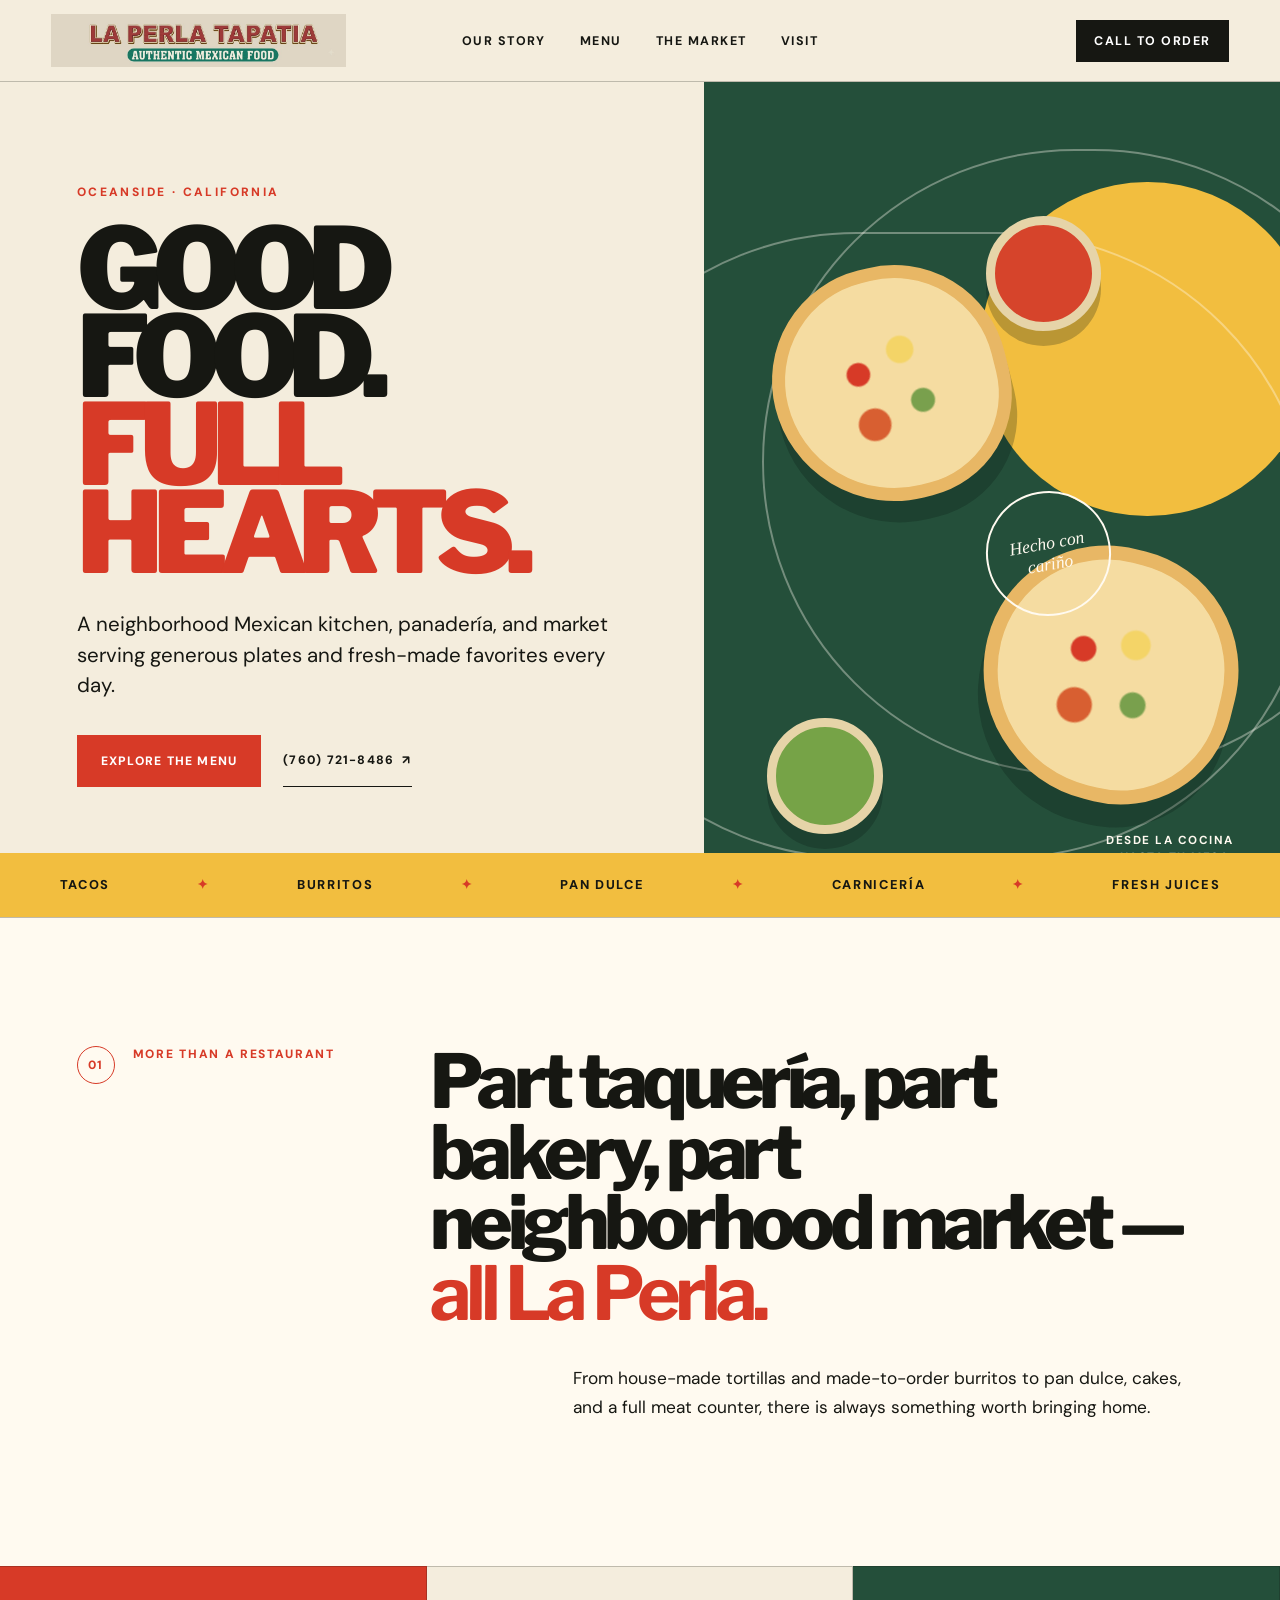
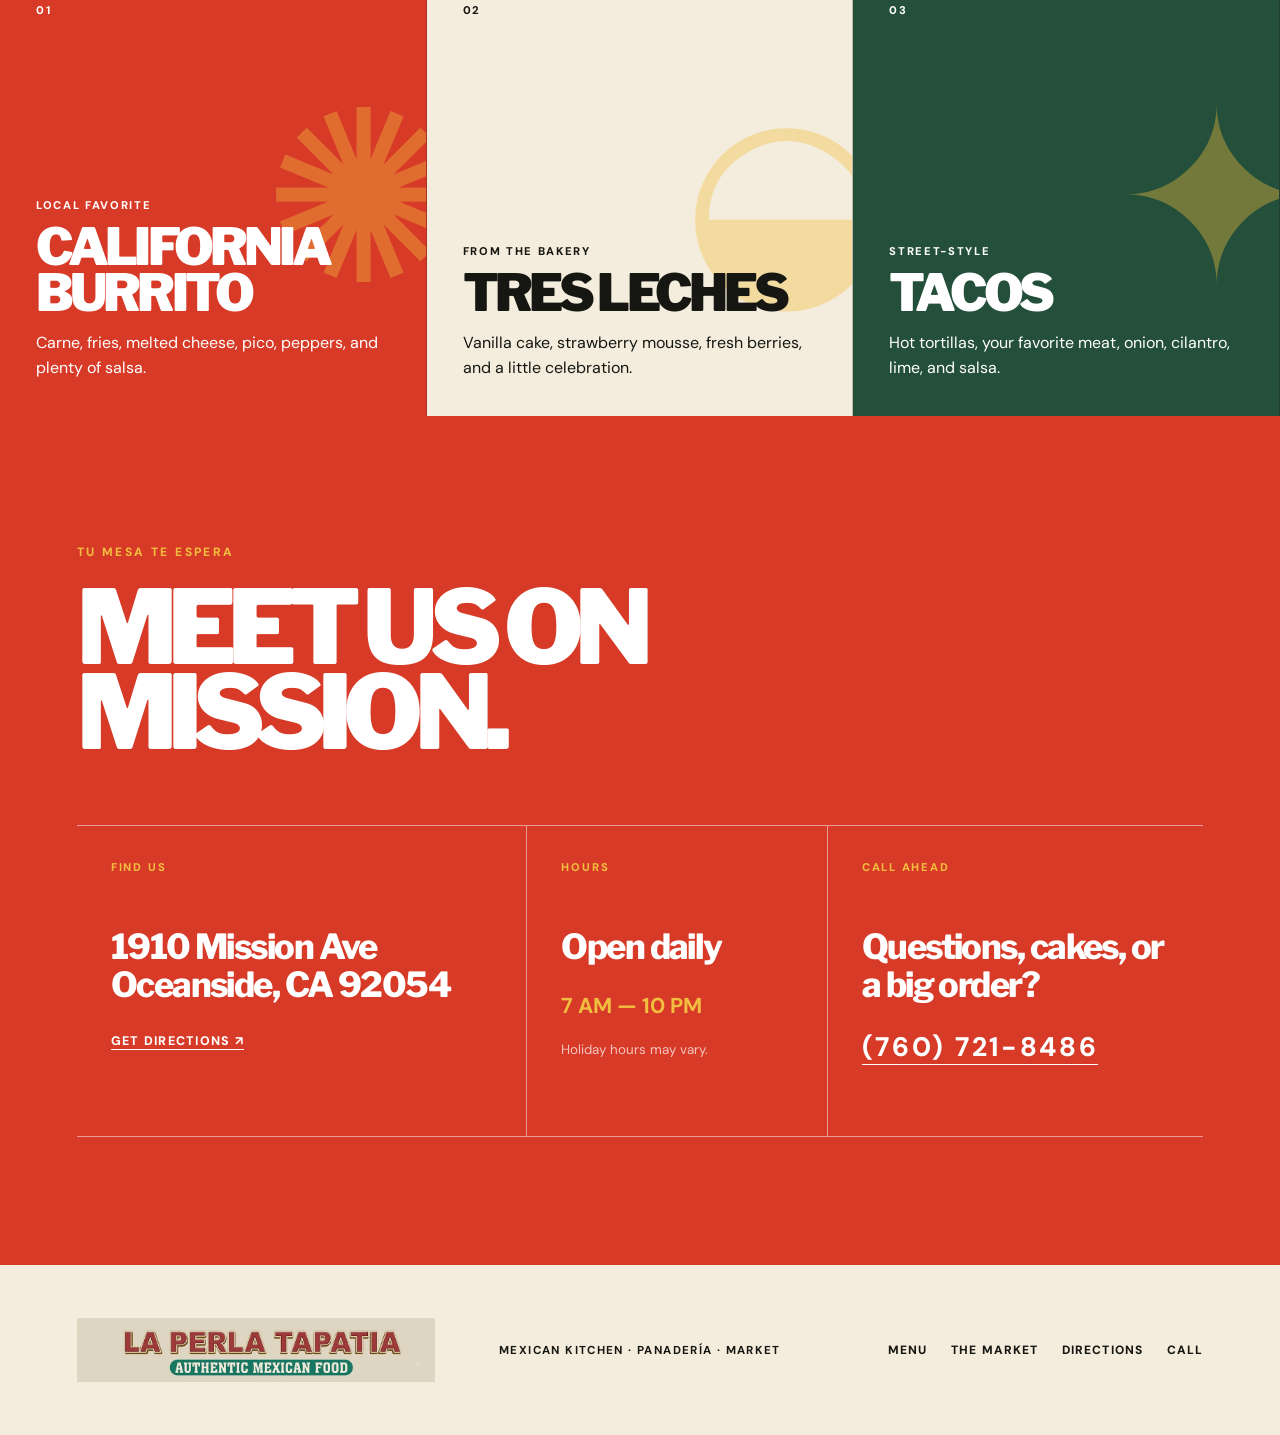
==== commit 847bbc1f: "Add files via upload" ====
--- a/index.html
+++ b/index.html
@@ -18,8 +18,7 @@
   <main>
     <header class="site-header">
       <a class="brand" href="#top" aria-label="La Perla Tapatia home">
-        <span class="brand-pearl">La Perla</span>
-        <span class="brand-tapatia">Tapatia</span>
+        <img class="brand-logo" src="la-perla-tapatia-logo.jpg" alt="La Perla Tapatia — Authentic Mexican Food">
       </a>
       <nav aria-label="Main navigation">
         <a href="#story">Our story</a>
@@ -100,7 +99,7 @@
     </section>
 
     <footer>
-      <a class="brand footer-brand" href="#top"><span class="brand-pearl">La Perla</span><span class="brand-tapatia">Tapatia</span></a>
+      <a class="brand footer-brand" href="#top"><img class="brand-logo" src="la-perla-tapatia-logo.jpg" alt="La Perla Tapatia — Authentic Mexican Food"></a>
       <p>Mexican kitchen · Panadería · Market</p>
       <div class="footer-links">
         <a href="menu.html">Menu</a>
--- a/styles.css
+++ b/styles.css
@@ -47,29 +47,16 @@
 }
 
 .brand {
-  display: inline-flex;
-  width: fit-content;
-  flex-direction: column;
-  align-items: center;
-  font-family: Georgia, "Times New Roman", serif;
-  line-height: 0.78;
-  transform: rotate(-2deg);
-}
-
-.brand-pearl {
-  color: var(--red);
-  font-size: 1.45rem;
-  font-weight: 900;
-  letter-spacing: -0.08em;
-  text-shadow: 1px 1px 0 var(--yellow);
-}
-
-.brand-tapatia {
-  color: var(--green);
-  font-size: 0.78rem;
-  font-weight: 800;
-  letter-spacing: 0.2em;
-  text-transform: uppercase;
+  display: inline-block;
+  width: clamp(210px, 23vw, 310px);
+  line-height: 0;
+}
+
+.brand-logo {
+  display: block;
+  width: 100%;
+  height: auto;
+  mix-blend-mode: multiply;
 }
 
 nav {
@@ -920,8 +907,8 @@
   background: var(--cream);
 }
 
-.footer-brand .brand-pearl {
-  font-size: 1.8rem;
+.footer-brand {
+  width: clamp(240px, 28vw, 360px);
 }
 
 footer > p {
@@ -1054,6 +1041,14 @@
     font-size: 0.65rem;
   }
 
+  .brand {
+    width: 185px;
+  }
+
+  .footer-brand {
+    width: min(290px, 82vw);
+  }
+
   .hero {
     min-height: auto;
   }
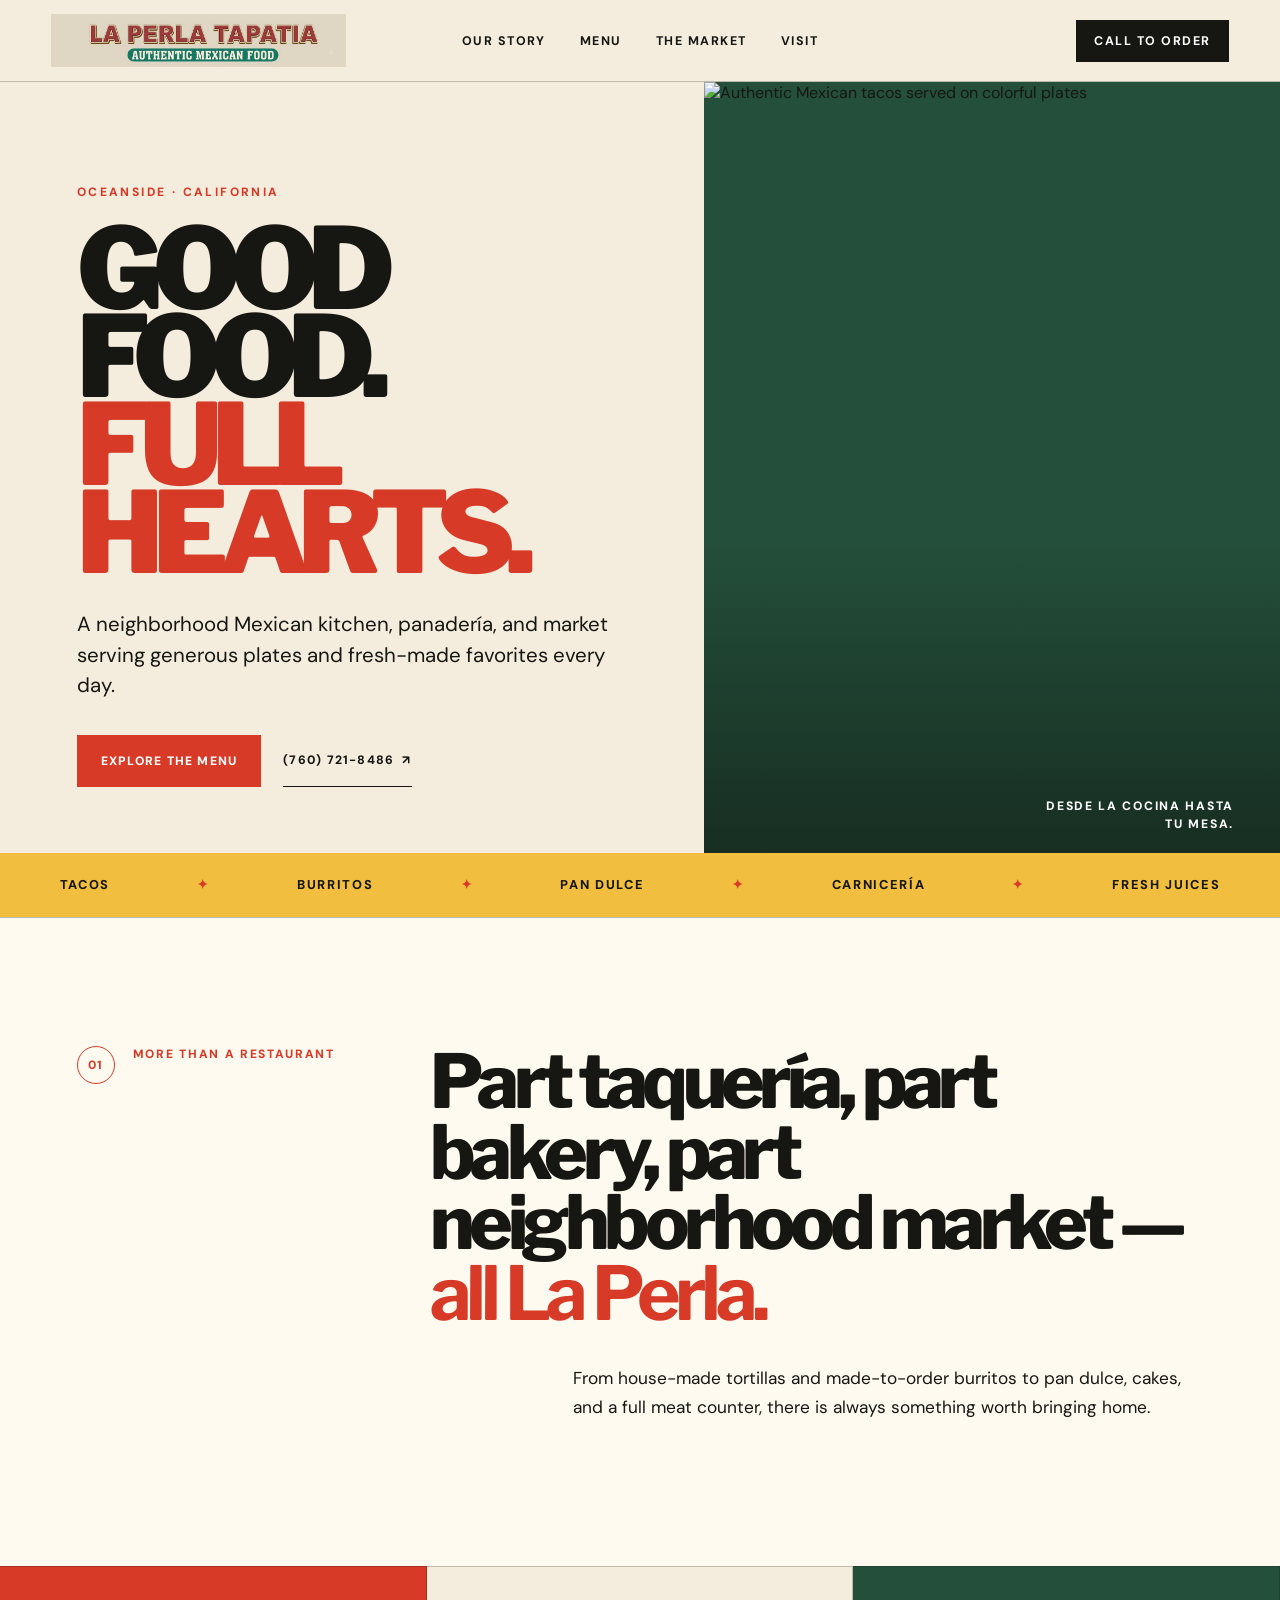
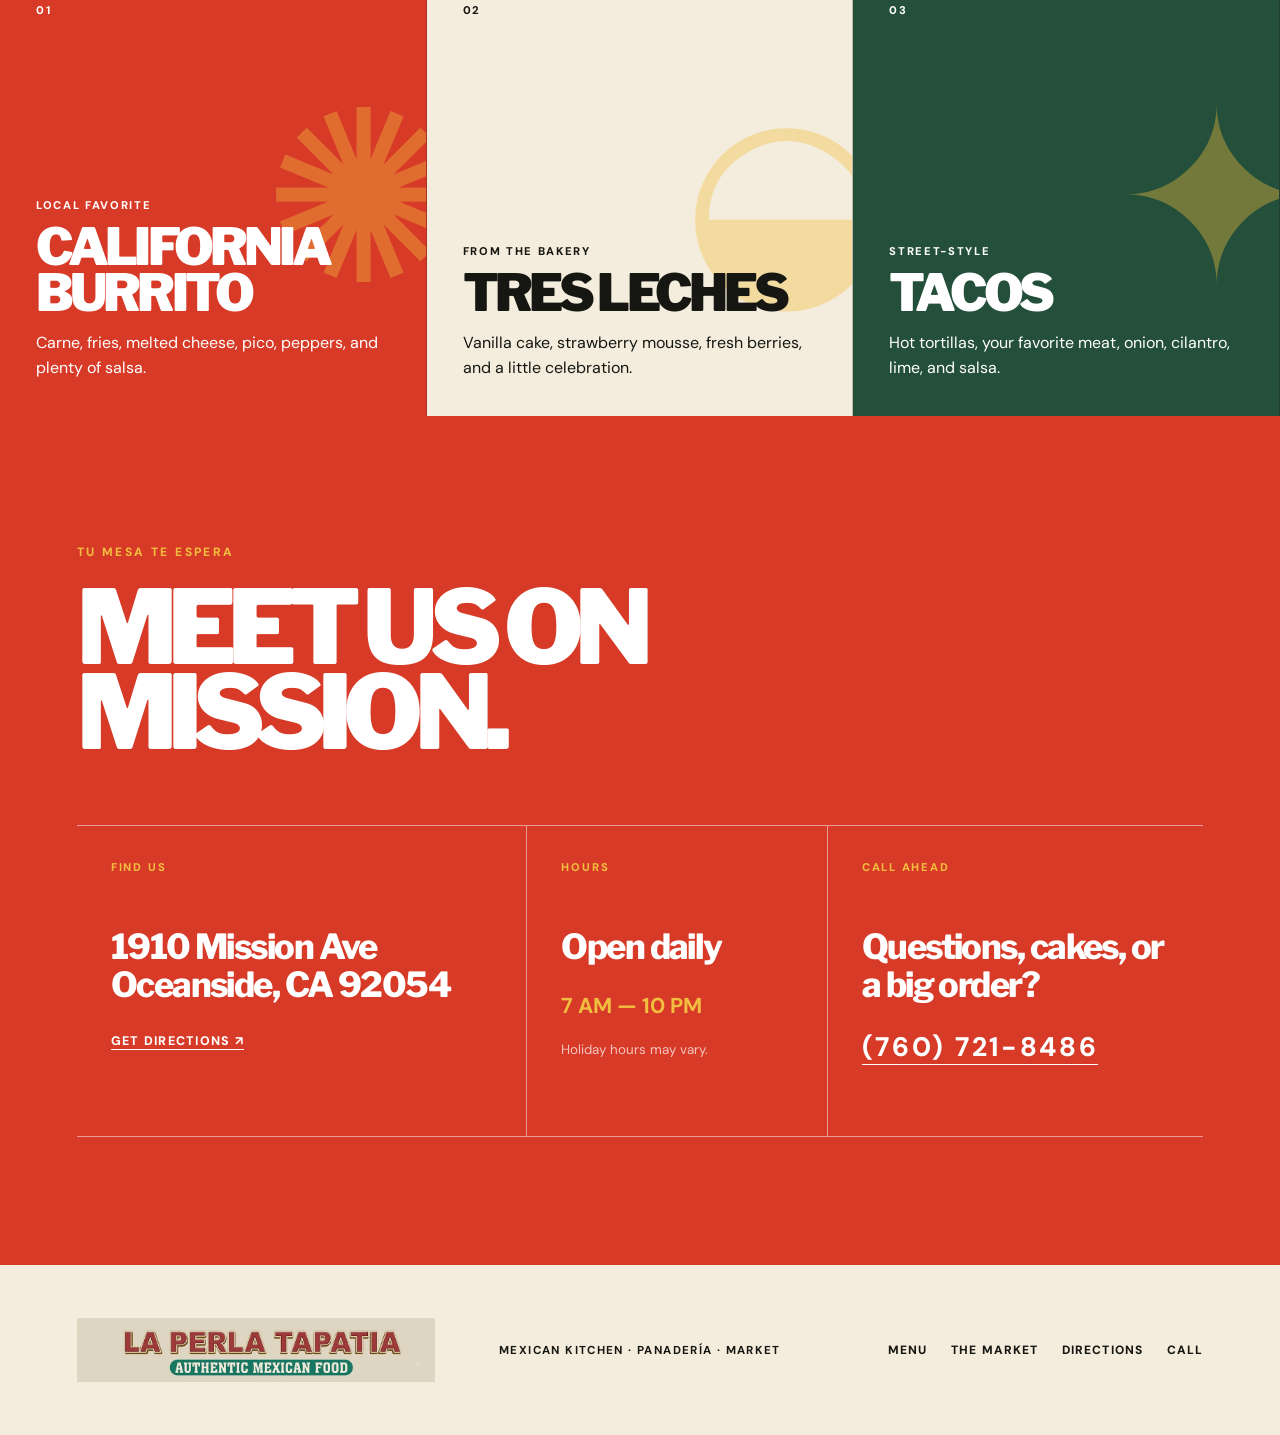
==== commit b126ec24: "Add files via upload" ====
--- a/index.html
+++ b/index.html
@@ -39,15 +39,10 @@
           <a class="button button-link" href="tel:+17607218486">(760) 721-8486 <span aria-hidden="true">↗</span></a>
         </div>
       </div>
-      <div class="hero-art" aria-label="A colorful celebration of Mexican food">
-        <div class="sun-disc"></div>
-        <div class="tortilla tortilla-one"></div>
-        <div class="tortilla tortilla-two"></div>
-        <div class="salsa salsa-one"></div>
-        <div class="salsa salsa-two"></div>
-        <span class="hero-stamp">Hecho con cariño</span>
-        <span class="hero-caption">Desde la cocina hasta tu mesa.</span>
-      </div>
+      <figure class="hero-photo">
+        <img src="https://images.pexels.com/photos/27603310/pexels-photo-27603310.jpeg?auto=compress&amp;cs=tinysrgb&amp;w=1600" alt="Authentic Mexican tacos served on colorful plates">
+        <figcaption>Desde la cocina hasta tu mesa.</figcaption>
+      </figure>
       <div class="hero-ribbon">
         <span>Tacos</span><i>✦</i><span>Burritos</span><i>✦</i>
         <span>Pan Dulce</span><i>✦</i><span>Carnicería</span><i>✦</i>
--- a/styles.css
+++ b/styles.css
@@ -203,6 +203,42 @@
   overflow: hidden;
   background: var(--green);
   isolation: isolate;
+}
+
+.hero-photo {
+  position: relative;
+  min-height: 620px;
+  margin: 0;
+  overflow: hidden;
+  background: var(--green);
+}
+
+.hero-photo::after {
+  position: absolute;
+  inset: 0;
+  background: linear-gradient(180deg, transparent 55%, rgba(14, 22, 16, 0.7));
+  content: "";
+}
+
+.hero-photo img {
+  width: 100%;
+  height: 100%;
+  object-fit: cover;
+}
+
+.hero-photo figcaption {
+  position: absolute;
+  right: 8%;
+  bottom: 10%;
+  z-index: 2;
+  max-width: 210px;
+  color: white;
+  font-size: 0.76rem;
+  font-weight: 800;
+  letter-spacing: 0.14em;
+  line-height: 1.5;
+  text-align: right;
+  text-transform: uppercase;
 }
 
 .hero-art::before,
@@ -957,6 +993,10 @@
     min-height: 590px;
   }
 
+  .hero-photo {
+    min-height: 590px;
+  }
+
   .intro {
     grid-template-columns: 1fr;
   }
@@ -1066,6 +1106,10 @@
     min-height: 470px;
   }
 
+  .hero-photo {
+    min-height: 470px;
+  }
+
   .hero-ribbon {
     justify-content: flex-start;
   }
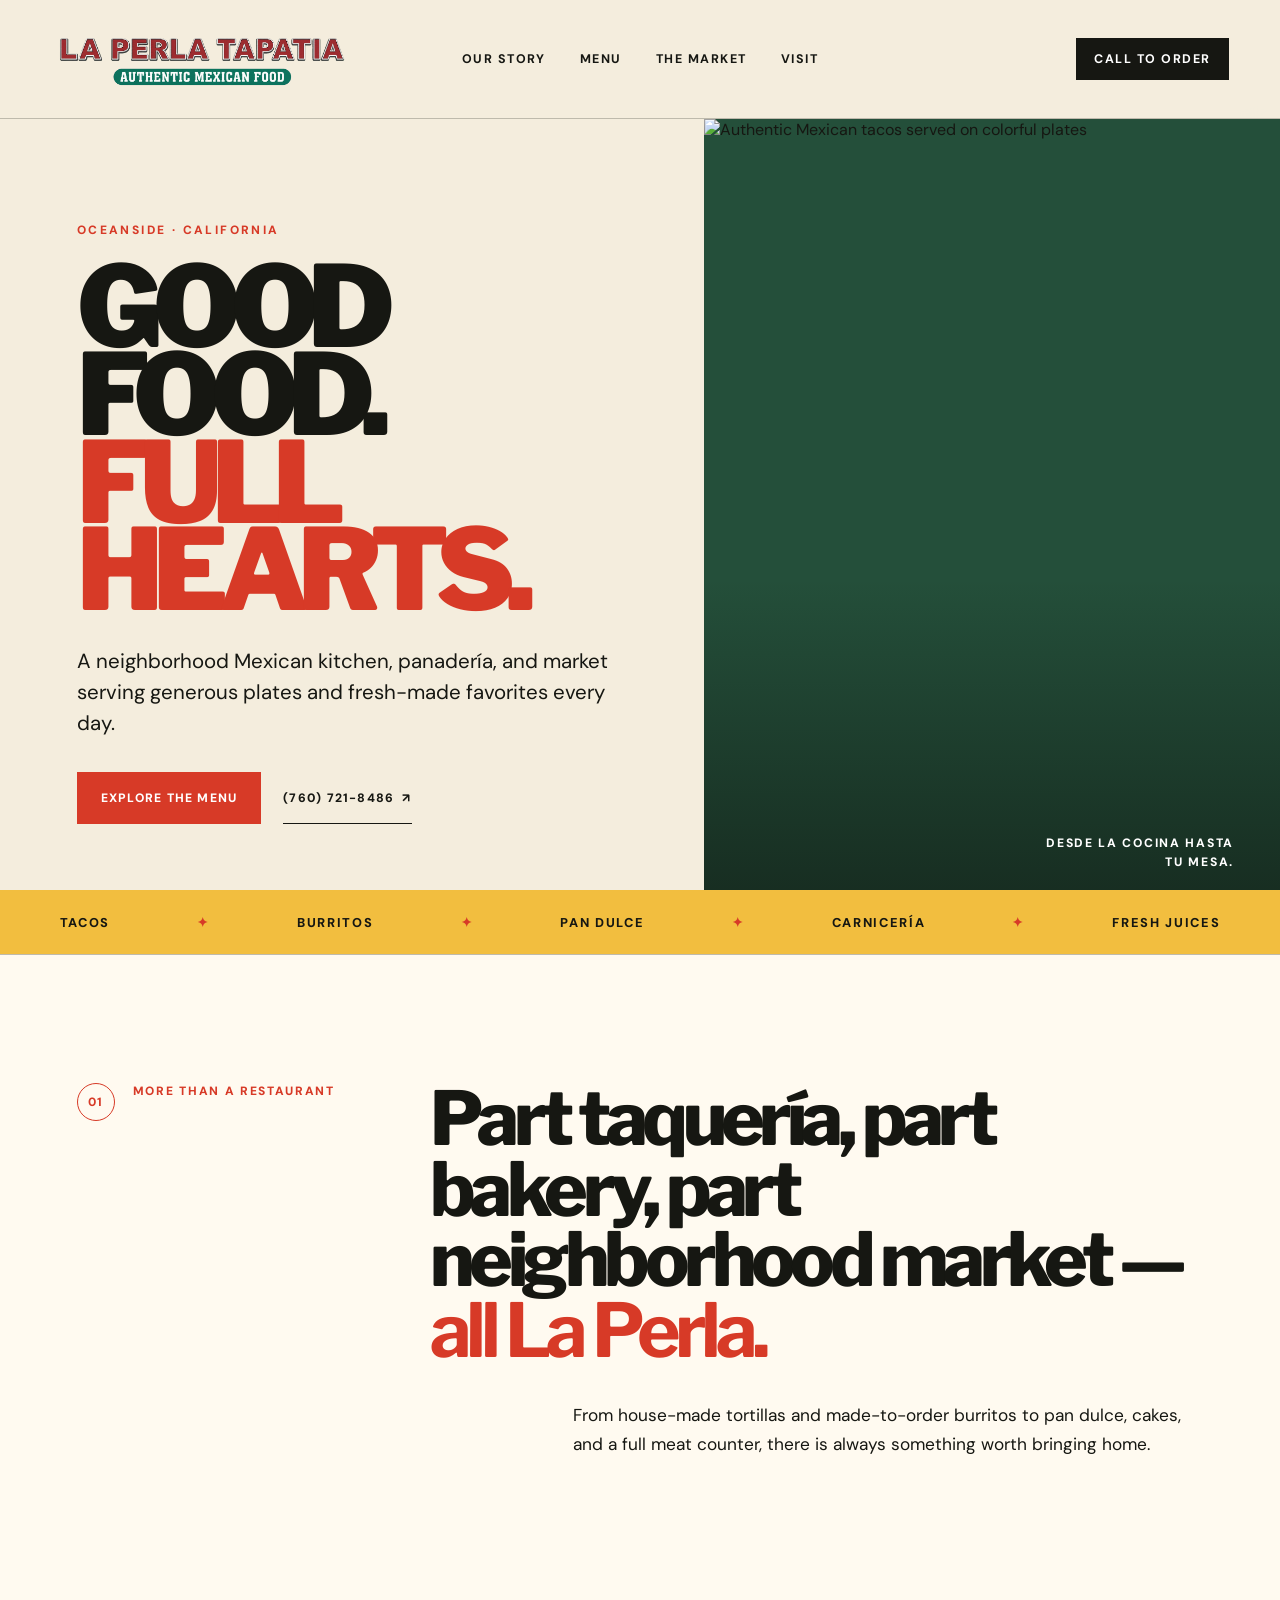
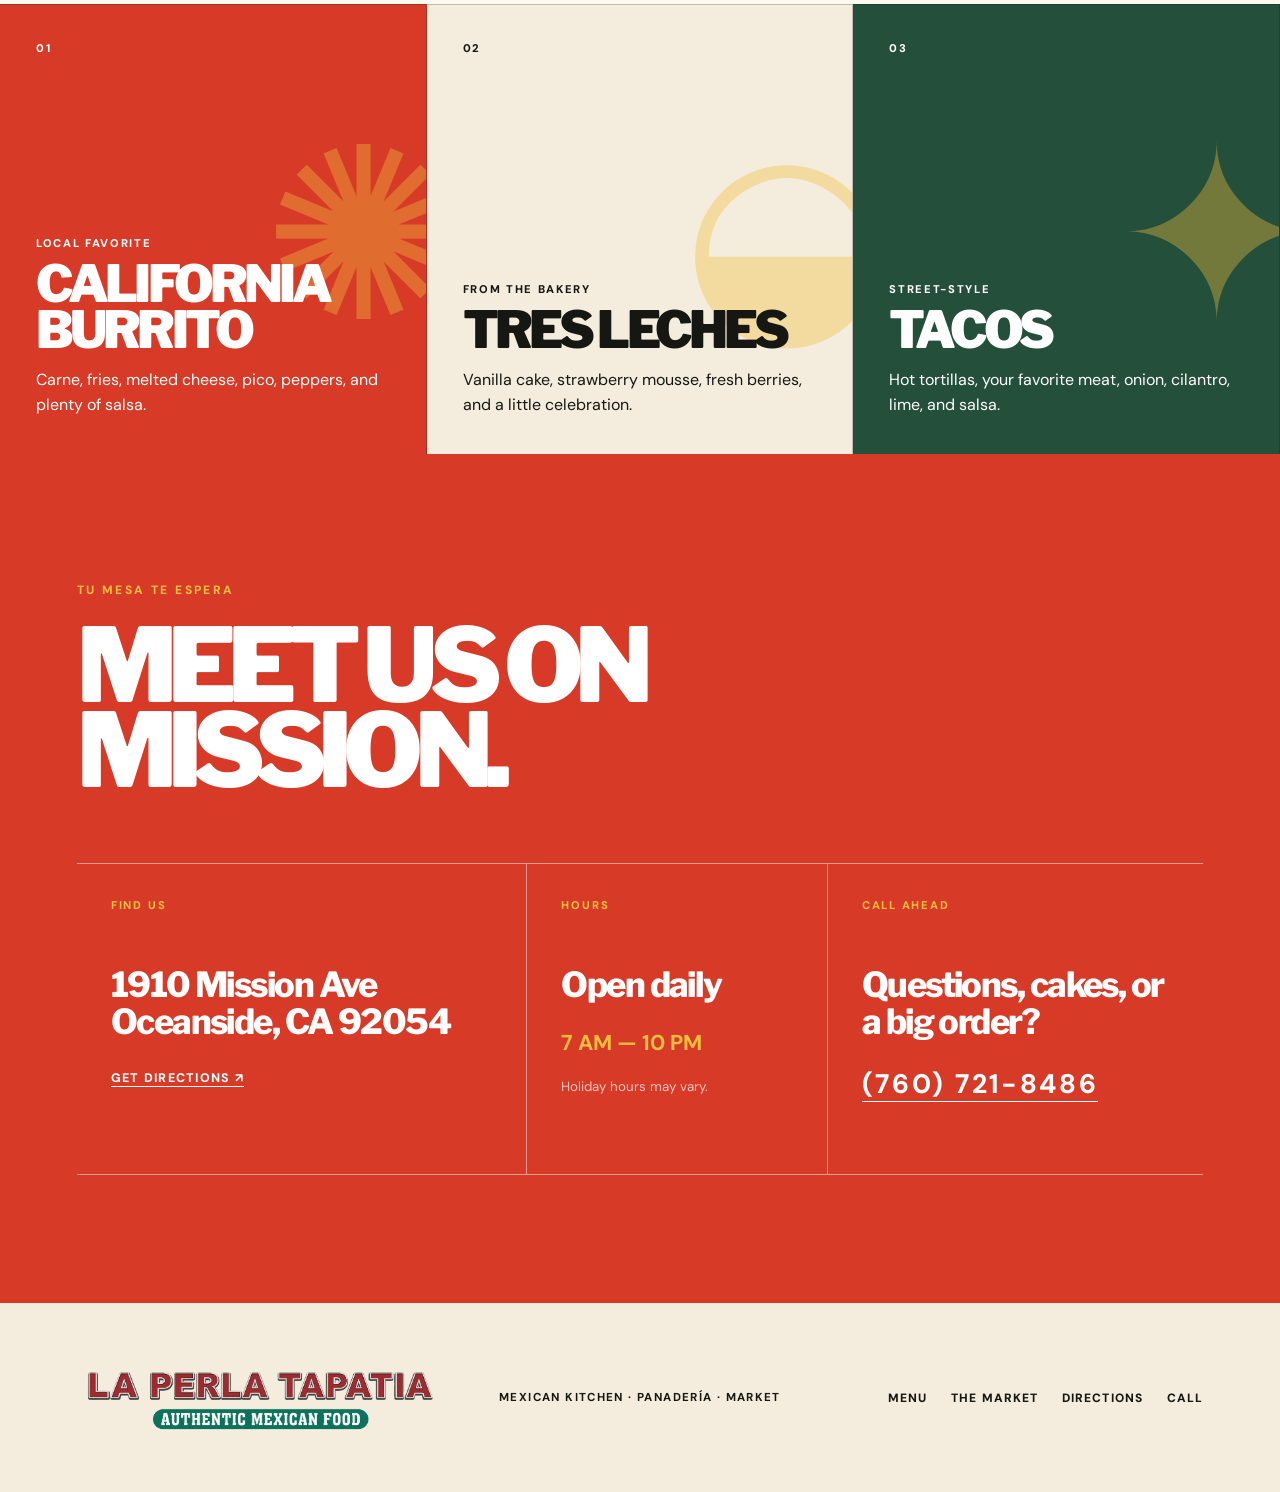
==== commit 66e39f83: "Add files via upload" ====
--- a/index.html
+++ b/index.html
@@ -18,7 +18,7 @@
   <main>
     <header class="site-header">
       <a class="brand" href="#top" aria-label="La Perla Tapatia home">
-        <img class="brand-logo" src="la-perla-tapatia-logo.jpg" alt="La Perla Tapatia — Authentic Mexican Food">
+        <img class="brand-logo" src="la-perla-tapatia-logo.png" alt="La Perla Tapatia — Authentic Mexican Food">
       </a>
       <nav aria-label="Main navigation">
         <a href="#story">Our story</a>
@@ -94,7 +94,7 @@
     </section>
 
     <footer>
-      <a class="brand footer-brand" href="#top"><img class="brand-logo" src="la-perla-tapatia-logo.jpg" alt="La Perla Tapatia — Authentic Mexican Food"></a>
+      <a class="brand footer-brand" href="#top"><img class="brand-logo" src="la-perla-tapatia-logo.png" alt="La Perla Tapatia — Authentic Mexican Food"></a>
       <p>Mexican kitchen · Panadería · Market</p>
       <div class="footer-links">
         <a href="menu.html">Menu</a>
--- a/styles.css
+++ b/styles.css
@@ -56,7 +56,7 @@
   display: block;
   width: 100%;
   height: auto;
-  mix-blend-mode: multiply;
+  mix-blend-mode: normal;
 }
 
 nav {
